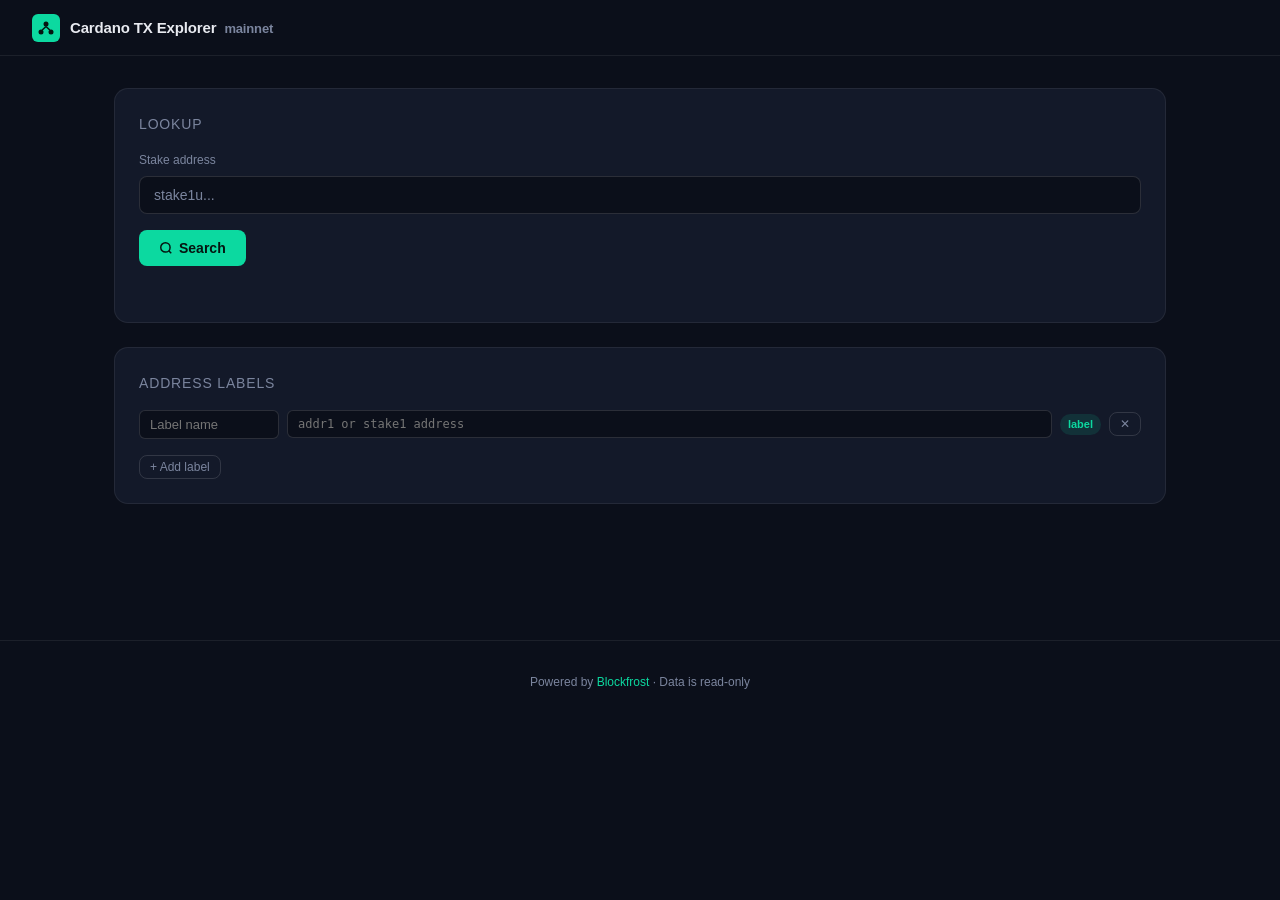
==== index (1).html @ 059944ad "Add files via upload" ====
<!DOCTYPE html>
<html lang="en">
<head>
  <meta charset="UTF-8" />
  <meta name="viewport" content="width=device-width, initial-scale=1.0"/>
  <title>Cardano TX Explorer</title>
  <style>
    *, *::before, *::after { box-sizing: border-box; margin: 0; padding: 0; }

    :root {
      --bg: #0b0f1a;
      --surface: #131929;
      --surface2: #1a2236;
      --border: rgba(255,255,255,0.07);
      --border2: rgba(255,255,255,0.13);
      --text: #e8eaf0;
      --muted: #7b859e;
      --accent: #0cd9a0;
      --accent-dim: rgba(12,217,160,0.12);
      --red: #f87171;
      --red-dim: rgba(248,113,113,0.12);
      --amber: #fbbf24;
      --amber-dim: rgba(251,191,36,0.12);
      --blue: #60a5fa;
      --mono: 'JetBrains Mono', 'Fira Mono', monospace;
    }

    body {
      background: var(--bg);
      color: var(--text);
      font-family: -apple-system, BlinkMacSystemFont, 'Segoe UI', sans-serif;
      font-size: 15px;
      line-height: 1.6;
      min-height: 100vh;
    }

    header {
      border-bottom: 1px solid var(--border);
      padding: 0 2rem;
      height: 56px;
      display: flex;
      align-items: center;
      gap: 10px;
    }
    header .logo {
      width: 28px; height: 28px;
      background: var(--accent);
      border-radius: 6px;
      display: flex; align-items: center; justify-content: center;
    }
    header .logo svg { width: 16px; height: 16px; }
    header h1 { font-size: 15px; font-weight: 600; letter-spacing: -0.01em; }
    header span { font-size: 13px; color: var(--muted); margin-left: 4px; }

    main { max-width: 1100px; margin: 0 auto; padding: 2rem 1.5rem 4rem; }

    .search-card {
      background: var(--surface);
      border: 1px solid var(--border);
      border-radius: 14px;
      padding: 1.5rem;
      margin-bottom: 1.5rem;
    }
    .search-card h2 {
      font-size: 14px; font-weight: 500; color: var(--muted);
      text-transform: uppercase; letter-spacing: 0.06em; margin-bottom: 1rem;
    }
    .field { margin-bottom: 0.75rem; }
    .field label { display: block; font-size: 12px; color: var(--muted); margin-bottom: 5px; }
    .field input {
      width: 100%; background: var(--bg); border: 1px solid var(--border2);
      border-radius: 8px; color: var(--text); font-size: 14px; font-family: inherit;
      padding: 10px 14px; outline: none; transition: border-color 0.15s;
    }
    .field input:focus { border-color: var(--accent); }
    .field input::placeholder { color: var(--muted); }
    .search-row { display: flex; gap: 10px; margin-top: 1rem; }

    .btn {
      display: inline-flex; align-items: center; gap: 6px;
      background: var(--accent); color: #051510;
      font-size: 14px; font-weight: 600; border: none;
      border-radius: 8px; padding: 10px 20px;
      cursor: pointer; transition: opacity 0.15s; flex-shrink: 0;
    }
    .btn:hover { opacity: 0.85; }
    .btn:disabled { opacity: 0.4; cursor: not-allowed; }
    .btn-ghost {
      background: transparent; color: var(--muted);
      border: 1px solid var(--border2); font-weight: 500;
    }
    .btn-ghost:hover { color: var(--text); opacity: 1; background: var(--surface2); }
    .btn-sm { padding: 4px 10px; font-size: 12px; }

    #status { font-size: 13px; color: var(--muted); margin-top: 0.75rem; min-height: 20px; }
    #status.error { color: var(--red); }

    /* Labels panel */
    .labels-card {
      background: var(--surface);
      border: 1px solid var(--border);
      border-radius: 14px;
      padding: 1.5rem;
      margin-bottom: 1.5rem;
    }
    .labels-card h2 {
      font-size: 14px; font-weight: 500; color: var(--muted);
      text-transform: uppercase; letter-spacing: 0.06em; margin-bottom: 1rem;
    }
    .label-row {
      display: flex; gap: 8px; align-items: center; margin-bottom: 8px;
    }
    .label-row input.lbl-name {
      width: 140px; flex-shrink: 0;
      background: var(--bg); border: 1px solid var(--border2);
      border-radius: 6px; color: var(--text); font-size: 13px;
      padding: 6px 10px; outline: none;
    }
    .label-row input.lbl-name:focus { border-color: var(--accent); }
    .label-row input.lbl-addr {
      flex: 1;
      background: var(--bg); border: 1px solid var(--border2);
      border-radius: 6px; color: var(--text); font-size: 12px;
      font-family: var(--mono); padding: 6px 10px; outline: none;
    }
    .label-row input.lbl-addr:focus { border-color: var(--accent); }
    .label-chip {
      display: inline-flex; align-items: center; gap: 4px;
      background: var(--accent-dim); color: var(--accent);
      font-size: 11px; font-weight: 600; padding: 2px 8px;
      border-radius: 99px; white-space: nowrap; cursor: default;
    }
    .label-chip.yellow { background: var(--amber-dim); color: var(--amber); }
    .label-chip.blue   { background: rgba(96,165,250,0.12); color: var(--blue); }
    .label-chip.red    { background: var(--red-dim); color: var(--red); }

    /* Meta */
    .meta-grid {
      display: grid;
      grid-template-columns: repeat(auto-fit, minmax(150px, 1fr));
      gap: 10px; margin-bottom: 1.5rem;
    }
    .metric {
      background: var(--surface); border: 1px solid var(--border);
      border-radius: 10px; padding: 14px 16px;
    }
    .metric-label { font-size: 11px; color: var(--muted); text-transform: uppercase; letter-spacing: 0.05em; margin-bottom: 6px; }
    .metric-value { font-size: 20px; font-weight: 600; letter-spacing: -0.02em; }
    .metric-value.ada::after { content: ' ₳'; font-size: 14px; font-weight: 400; color: var(--muted); }

    .section-header { display: flex; align-items: center; justify-content: space-between; margin-bottom: 0.75rem; }
    .section-header h3 { font-size: 14px; font-weight: 500; color: var(--muted); }

    .table-wrap {
      background: var(--surface); border: 1px solid var(--border);
      border-radius: 12px; overflow: hidden;
    }
    table { width: 100%; border-collapse: collapse; font-size: 13px; table-layout: fixed; }
    thead { background: var(--surface2); }
    th {
      padding: 10px 14px; text-align: left; font-size: 11px; font-weight: 500;
      color: var(--muted); text-transform: uppercase; letter-spacing: 0.05em;
      border-bottom: 1px solid var(--border);
    }
    td { padding: 11px 14px; border-bottom: 1px solid var(--border); vertical-align: top; }
    tr:last-child td { border-bottom: none; }
    tr:hover td { background: rgba(255,255,255,0.02); }

    .col-hash    { width: 16%; }
    .col-inputs  { width: 42%; }
    .col-outputs { width: 42%; }

    .utxo-col-label { font-size: 10px; font-weight: 600; text-transform: uppercase; letter-spacing: 0.05em; color: var(--muted); margin-bottom: 6px; }
    .utxo-list { display: flex; flex-direction: column; gap: 6px; }
    .utxo-entry { display: flex; flex-direction: column; gap: 2px; }
    .utxo-top { display: flex; align-items: center; gap: 6px; flex-wrap: wrap; }
    .utxo-addr {
      font-family: var(--mono); font-size: 11px; color: var(--muted);
      word-break: break-all;
    }
    .utxo-ada { font-family: var(--mono); font-size: 12px; color: var(--text); white-space: nowrap; flex-shrink: 0; }

    .hash-cell { font-family: var(--mono); font-size: 11px; }
    .hash-cell a { color: var(--blue); text-decoration: none; }
    .hash-cell a:hover { text-decoration: underline; }

    .pagination { display: flex; align-items: center; gap: 10px; margin-top: 1rem; justify-content: center; }
    .pagination span { font-size: 13px; color: var(--muted); }

    .spinner {
      display: inline-block; width: 14px; height: 14px;
      border: 2px solid var(--border2); border-top-color: var(--accent);
      border-radius: 50%; animation: spin 0.7s linear infinite; vertical-align: -2px;
    }
    @keyframes spin { to { transform: rotate(360deg); } }

    #results { display: none; }

    footer {
      text-align: center; padding: 2rem; font-size: 12px;
      color: var(--muted); border-top: 1px solid var(--border); margin-top: 3rem;
    }

    @media (max-width: 700px) {
      .col-outputs { display: none; }
      .col-hash { width: 28%; } .col-inputs { width: 72%; }
      main { padding: 1rem 1rem 3rem; }
    }
  </style>
</head>
<body>

<header>
  <div class="logo">
    <svg viewBox="0 0 16 16" fill="#051510" xmlns="http://www.w3.org/2000/svg">
      <circle cx="8" cy="4" r="2.5"/>
      <circle cx="3" cy="12" r="2.5"/>
      <circle cx="13" cy="12" r="2.5"/>
      <line x1="8" y1="6.5" x2="4.2" y2="10" stroke="#051510" stroke-width="1.5"/>
      <line x1="8" y1="6.5" x2="11.8" y2="10" stroke="#051510" stroke-width="1.5"/>
    </svg>
  </div>
  <h1>Cardano TX Explorer <span>mainnet</span></h1>
</header>

<main>
  <!-- Search -->
  <div class="search-card">
    <h2>Lookup</h2>
    <div class="field">
      <label>Stake address</label>
      <input id="stake" type="text" placeholder="stake1u..." />
    </div>
    <div class="search-row">
      <button class="btn" id="search-btn" onclick="fetchAccount()">
        <svg width="14" height="14" viewBox="0 0 24 24" fill="none" stroke="currentColor" stroke-width="2.5"><circle cx="11" cy="11" r="8"/><path d="m21 21-4.35-4.35"/></svg>
        Search
      </button>
    </div>
    <div id="status"></div>
  </div>

  <!-- Address Labels -->
  <div class="labels-card">
    <h2>Address Labels</h2>
    <div id="label-rows"></div>
    <button class="btn btn-ghost btn-sm" onclick="addLabelRow()" style="margin-top:8px">+ Add label</button>
  </div>

  <!-- Results -->
  <div id="results">
    <div class="meta-grid" id="meta-grid"></div>
    <div class="section-header">
      <h3 id="tx-count-label">Transactions</h3>
      <button class="btn btn-ghost" onclick="exportCSV()">
        <svg width="13" height="13" viewBox="0 0 24 24" fill="none" stroke="currentColor" stroke-width="2"><path d="M21 15v4a2 2 0 0 1-2 2H5a2 2 0 0 1-2-2v-4"/><polyline points="7 10 12 15 17 10"/><line x1="12" y1="15" x2="12" y2="3"/></svg>
        Export CSV
      </button>
    </div>
    <div class="table-wrap">
      <table>
        <thead>
          <tr>
            <th class="col-hash">TX Hash</th>
            <th class="col-inputs">Inputs</th>
            <th class="col-outputs">Outputs</th>
          </tr>
        </thead>
        <tbody id="tx-body"></tbody>
      </table>
    </div>
    <div class="pagination" id="pagination"></div>
  </div>
</main>

<footer>
  Powered by <a href="https://blockfrost.io" style="color:var(--accent);text-decoration:none">Blockfrost</a> · Data is read-only
</footer>

<script>
const BASE    = 'https://cardano-mainnet.blockfrost.io/api/v0';
const API_KEY = 'mainnettuskMeFpliyx52DukVDywVSJ9e5kUCqb';

let allTxs      = [];
let currentPage = 1;
const PAGE_SIZE = 25;

// ── Label colours cycling ──────────────────────────────────────────
const CHIP_CLASSES = ['', 'yellow', 'blue', 'red'];
let labelColorIdx  = 0;

// labels: [ { name, address, color } ]
let labels = [];

function addLabelRow(name = '', address = '', color = null) {
  const c = color ?? CHIP_CLASSES[labelColorIdx % CHIP_CLASSES.length];
  labelColorIdx++;
  const idx = labels.length;
  labels.push({ name, address, color: c });

  const container = document.getElementById('label-rows');
  const row = document.createElement('div');
  row.className = 'label-row';
  row.dataset.idx = idx;
  row.innerHTML = `
    <input class="lbl-name" placeholder="Label name" value="${escHtml(name)}"
      oninput="updateLabel(${idx},'name',this.value)" />
    <input class="lbl-addr" placeholder="addr1 or stake1 address" value="${escHtml(address)}"
      oninput="updateLabel(${idx},'address',this.value)" />
    <span class="label-chip ${c}" id="chip-${idx}">${escHtml(name) || 'label'}</span>
    <button class="btn btn-ghost btn-sm" onclick="removeLabelRow(this,${idx})">✕</button>
  `;
  container.appendChild(row);
  renderTable();
}

function updateLabel(idx, field, val) {
  labels[idx][field] = val;
  if (field === 'name') {
    const chip = document.getElementById(`chip-${idx}`);
    if (chip) chip.textContent = val || 'label';
  }
  renderTable();
}

function removeLabelRow(btn, idx) {
  labels[idx] = null;
  btn.closest('.label-row').remove();
  renderTable();
}

function getLabel(addr) {
  for (const l of labels) {
    if (l && l.address && l.address.trim() === addr) return l;
  }
  return null;
}

// ── Utilities ──────────────────────────────────────────────────────
function escHtml(s) {
  return String(s).replace(/&/g,'&amp;').replace(/</g,'&lt;').replace(/>/g,'&gt;').replace(/"/g,'&quot;');
}
function lovelace(l) { return parseInt(l || 0) / 1_000_000; }
function fmt(n, dec = 2) {
  return n.toLocaleString('en-US', { minimumFractionDigits: dec, maximumFractionDigits: dec });
}
function setStatus(msg, isErr) {
  const el = document.getElementById('status');
  el.innerHTML = msg;
  el.className = isErr ? 'error' : '';
}

// ── Blockfrost ─────────────────────────────────────────────────────
async function bf(path) {
  const r = await fetch(BASE + path, { headers: { project_id: API_KEY } });
  if (!r.ok) {
    const j = await r.json().catch(() => ({}));
    throw new Error(j.message || `HTTP ${r.status}`);
  }
  return r.json();
}

async function fetchAllTxs(stake) {
  let page = 1, results = [];
  while (true) {
    const batch = await bf(`/accounts/${stake}/transactions?count=100&page=${page}&order=desc`);
    results = results.concat(batch);
    if (batch.length < 100) break;
    page++;
    setStatus(`<span class="spinner"></span> Loading transactions… ${results.length} so far`);
  }
  return results;
}

async function fetchAccount() {
  const stake = document.getElementById('stake').value.trim();
  if (!stake) return setStatus('Enter a stake address.', true);

  document.getElementById('results').style.display = 'none';
  document.getElementById('search-btn').disabled = true;
  setStatus('<span class="spinner"></span> Fetching account…');

  try {
    const [acct, txList] = await Promise.all([
      bf(`/accounts/${stake}`),
      fetchAllTxs(stake)
    ]);

    setStatus(`<span class="spinner"></span> Fetching UTxOs for ${txList.length} transactions…`);

    const chunks = [];
    for (let i = 0; i < txList.length; i += 10) chunks.push(txList.slice(i, i + 10));

    const details = [];
    for (const chunk of chunks) {
      const res = await Promise.all(chunk.map(t => bf(`/txs/${t.tx_hash}`).catch(() => null)));
      details.push(...res);
    }

    const utxos = [];
    for (const chunk of chunks) {
      const res = await Promise.all(chunk.map(t => bf(`/txs/${t.tx_hash}/utxos`).catch(() => null)));
      utxos.push(...res);
    }

    allTxs = txList.map((t, i) => {
      const d = details[i];
      const u = utxos[i];
      return {
        hash:    t.tx_hash,
        time:    t.block_time,
        block:   t.block_height,
        fees:    d?.fees || 0,
        inputs:  u ? u.inputs  : [],
        outputs: u ? u.outputs : []
      };
    });

    renderMeta(acct, txList.length);
    currentPage = 1;
    renderTable();
    setStatus('');
    document.getElementById('results').style.display = 'block';

  } catch (e) {
    setStatus('Error: ' + e.message, true);
  } finally {
    document.getElementById('search-btn').disabled = false;
  }
}

// ── Render ─────────────────────────────────────────────────────────
function renderMeta(acct, count) {
  const pool = acct.pool_id ? acct.pool_id.slice(0, 12) + '…' : 'Not delegating';
  const cards = [
    { label: 'Controlled ADA',      value: fmt(lovelace(acct.controlled_amount)),   ada: true  },
    { label: 'Rewards available',   value: fmt(lovelace(acct.withdrawable_amount)), ada: true  },
    { label: 'Total rewards earned',value: fmt(lovelace(acct.rewards_sum)),         ada: true  },
    { label: 'Total deposits',      value: fmt(lovelace(acct.deposits_sum)),        ada: true  },
    { label: 'Transactions',        value: count.toLocaleString(),                  ada: false },
    { label: 'Stake pool',          value: pool,                                    ada: false },
  ];
  document.getElementById('meta-grid').innerHTML = cards.map(c =>
    `<div class="metric">
      <div class="metric-label">${c.label}</div>
      <div class="metric-value${c.ada ? ' ada' : ''}">${c.value}</div>
    </div>`
  ).join('');
  document.getElementById('tx-count-label').textContent = `${count.toLocaleString()} transactions`;
}

function utxoRows(list) {
  if (!list || list.length === 0) return '<span style="color:var(--muted);font-size:12px">—</span>';
  return `<div class="utxo-list">${list.map(u => {
    const addr   = u.address || '';
    const ada    = u.amount?.find(a => a.unit === 'lovelace');
    const adaVal = ada ? fmt(parseInt(ada.quantity) / 1_000_000) + ' ₳' : '—';
    const lbl    = getLabel(addr);
    const chipHtml = lbl
      ? `<span class="label-chip ${lbl.color}">${escHtml(lbl.name || 'label')}</span>`
      : '';
    return `<div class="utxo-entry">
      <div class="utxo-top">
        ${chipHtml}
        <span class="utxo-ada">${adaVal}</span>
      </div>
      <div class="utxo-addr">${escHtml(addr)}</div>
    </div>`;
  }).join('')}</div>`;
}

function renderTable() {
  if (!allTxs.length) return;
  const start = (currentPage - 1) * PAGE_SIZE;
  const page  = allTxs.slice(start, start + PAGE_SIZE);
  document.getElementById('tx-body').innerHTML = page.map(tx => `
    <tr>
      <td class="hash-cell col-hash">
        <a href="https://cardanoscan.io/transaction/${tx.hash}" target="_blank" rel="noopener">
          ${tx.hash.slice(0, 8)}…${tx.hash.slice(-6)}
        </a>
      </td>
      <td class="col-inputs">
        <div class="utxo-col-label">Inputs</div>
        ${utxoRows(tx.inputs)}
      </td>
      <td class="col-outputs">
        <div class="utxo-col-label">Outputs</div>
        ${utxoRows(tx.outputs)}
      </td>
    </tr>`).join('');
  renderPagination();
}

function renderPagination() {
  const total = Math.ceil(allTxs.length / PAGE_SIZE);
  const pg = document.getElementById('pagination');
  if (total <= 1) { pg.innerHTML = ''; return; }
  pg.innerHTML = `
    <button class="btn btn-ghost" onclick="goPage(${currentPage - 1})" ${currentPage === 1 ? 'disabled' : ''}>← Prev</button>
    <span>Page ${currentPage} of ${total}</span>
    <button class="btn btn-ghost" onclick="goPage(${currentPage + 1})" ${currentPage === total ? 'disabled' : ''}>Next →</button>
  `;
}

function goPage(p) { currentPage = p; renderTable(); window.scrollTo({ top: 0 }); }

function exportCSV() {
  const rows = [['TX Hash', 'Block', 'Input Address', 'Input ADA', 'Output Address', 'Output ADA']];
  allTxs.forEach(tx => {
    const maxLen = Math.max(tx.inputs.length, tx.outputs.length, 1);
    for (let i = 0; i < maxLen; i++) {
      const inp = tx.inputs[i];
      const out = tx.outputs[i];
      const inAda  = inp ? fmt(lovelace(inp.amount?.find(a=>a.unit==='lovelace')?.quantity || 0), 6) : '';
      const outAda = out ? fmt(lovelace(out.amount?.find(a=>a.unit==='lovelace')?.quantity || 0), 6) : '';
      const inLbl  = inp ? (getLabel(inp.address)?.name || '') : '';
      const outLbl = out ? (getLabel(out.address)?.name || '') : '';
      rows.push([
        i === 0 ? tx.hash : '',
        i === 0 ? tx.block : '',
        inp ? `${inLbl ? '['+inLbl+'] ' : ''}${inp.address}` : '',
        inAda,
        out ? `${outLbl ? '['+outLbl+'] ' : ''}${out.address}` : '',
        outAda
      ]);
    }
  });
  const csv = rows.map(r => r.map(v => `"${String(v).replace(/"/g,'""')}"`).join(',')).join('\n');
  const a = document.createElement('a');
  a.href = URL.createObjectURL(new Blob([csv], { type: 'text/csv' }));
  a.download = 'cardano-transactions.csv';
  a.click();
}

document.getElementById('stake').addEventListener('keydown', e => {
  if (e.key === 'Enter') fetchAccount();
});

// Start with one empty label row
addLabelRow();
</script>
</body>
</html>
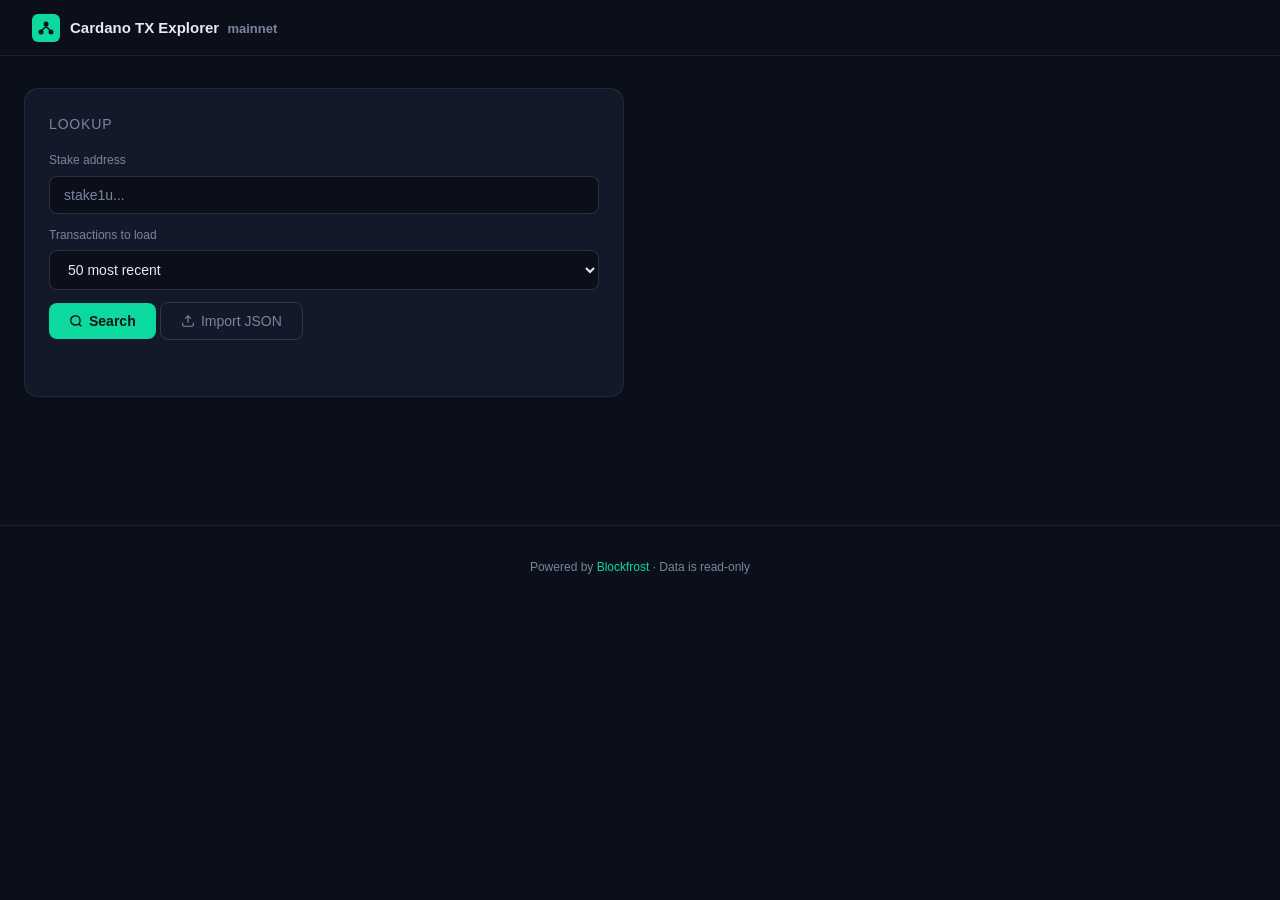
==== commit 6564d254: "Update index (1).html" ====
--- a/index (1).html
+++ b/index (1).html
@@ -1,221 +1,169 @@
+<!-- v8.5 -->
 <!DOCTYPE html>
 <html lang="en">
 <head>
-  <meta charset="UTF-8" />
+  <meta charset="UTF-8"/>
   <meta name="viewport" content="width=device-width, initial-scale=1.0"/>
   <title>Cardano TX Explorer</title>
   <style>
-    *, *::before, *::after { box-sizing: border-box; margin: 0; padding: 0; }
-
+    *, *::before, *::after { box-sizing:border-box; margin:0; padding:0; }
     :root {
-      --bg: #0b0f1a;
-      --surface: #131929;
-      --surface2: #1a2236;
-      --border: rgba(255,255,255,0.07);
-      --border2: rgba(255,255,255,0.13);
-      --text: #e8eaf0;
-      --muted: #7b859e;
-      --accent: #0cd9a0;
-      --accent-dim: rgba(12,217,160,0.12);
-      --red: #f87171;
-      --red-dim: rgba(248,113,113,0.12);
-      --amber: #fbbf24;
-      --amber-dim: rgba(251,191,36,0.12);
-      --blue: #60a5fa;
-      --mono: 'JetBrains Mono', 'Fira Mono', monospace;
+      --bg:#0b0f1a; --surface:#131929; --surface2:#1a2236;
+      --border:rgba(255,255,255,0.07); --border2:rgba(255,255,255,0.13);
+      --text:#e8eaf0; --muted:#7b859e;
+      --accent:#0cd9a0; --accent-dim:rgba(12,217,160,0.12);
+      --red:#f87171; --red-dim:rgba(248,113,113,0.12);
+      --amber:#fbbf24; --amber-dim:rgba(251,191,36,0.12);
+      --blue:#60a5fa; --mono:'JetBrains Mono','Fira Mono',monospace;
     }
-
-    body {
-      background: var(--bg);
-      color: var(--text);
-      font-family: -apple-system, BlinkMacSystemFont, 'Segoe UI', sans-serif;
-      font-size: 15px;
-      line-height: 1.6;
-      min-height: 100vh;
+    body { background:var(--bg); color:var(--text); font-family:-apple-system,BlinkMacSystemFont,'Segoe UI',sans-serif; font-size:15px; line-height:1.6; min-height:100vh; }
+    header { border-bottom:1px solid var(--border); padding:0 2rem; height:56px; display:flex; align-items:center; gap:10px; }
+    header .logo { width:28px; height:28px; background:var(--accent); border-radius:6px; display:flex; align-items:center; justify-content:center; }
+    header .logo svg { width:16px; height:16px; }
+    header h1 { font-size:15px; font-weight:600; }
+    header span { font-size:13px; color:var(--muted); margin-left:4px; }
+    /* Use nearly the full viewport width instead of a narrow centered column */
+    main { max-width:1800px; margin:0 auto; padding:2rem 1.5rem 4rem; }
+
+    /* Buttons */
+    .btn { display:inline-flex; align-items:center; gap:6px; background:var(--accent); color:#051510; font-size:14px; font-weight:600; border:none; border-radius:8px; padding:10px 20px; cursor:pointer; transition:opacity 0.15s; flex-shrink:0; }
+    .btn:hover { opacity:0.85; } .btn:disabled { opacity:0.4; cursor:not-allowed; }
+    .btn-ghost { background:transparent; color:var(--muted); border:1px solid var(--border2); font-weight:500; }
+    .btn-ghost:hover { color:var(--text); opacity:1; background:var(--surface2); }
+    .btn-sm { padding:5px 12px; font-size:12px; }
+
+    /* Search */
+    .search-card { background:var(--surface); border:1px solid var(--border); border-radius:14px; padding:1.5rem; margin-bottom:1rem; max-width:600px; }
+    .search-card h2 { font-size:14px; font-weight:500; color:var(--muted); text-transform:uppercase; letter-spacing:0.06em; margin-bottom:1rem; }
+    .field { margin-bottom:0.75rem; }
+    .field label { display:block; font-size:12px; color:var(--muted); margin-bottom:5px; }
+    .field input, .field select { width:100%; background:var(--bg); border:1px solid var(--border2); border-radius:8px; color:var(--text); font-size:14px; font-family:inherit; padding:10px 14px; outline:none; transition:border-color 0.15s; cursor:pointer; }
+    .field input:focus { border-color:var(--accent); }
+    .field input::placeholder { color:var(--muted); }
+    #status { font-size:13px; color:var(--muted); margin-top:0.75rem; min-height:20px; }
+    #status.error { color:var(--red); }
+    #results { display:none; }
+
+    /* Meta grid */
+    .meta-grid { display:grid; grid-template-columns:repeat(auto-fit,minmax(150px,1fr)); gap:10px; margin-bottom:1.5rem; }
+    .metric { background:var(--surface); border:1px solid var(--border); border-radius:10px; padding:14px 16px; }
+    .metric-label { font-size:11px; color:var(--muted); text-transform:uppercase; letter-spacing:0.05em; margin-bottom:6px; }
+    .metric-value { font-size:20px; font-weight:600; letter-spacing:-0.02em; }
+    .metric-value.ada::after { content:' ₳'; font-size:14px; font-weight:400; color:var(--muted); }
+
+    /* Panels */
+    .panel { background:var(--surface); border:1px solid var(--border); border-radius:12px; margin-bottom:1rem; overflow:hidden; }
+    .panel-accent { border-left:3px solid var(--accent); }
+    .panel-amber  { border-left:3px solid var(--amber); }
+    .panel-blue   { border-left:3px solid var(--blue); }
+    .panel-header { display:flex; align-items:center; justify-content:space-between; padding:0.75rem 1rem; cursor:pointer; user-select:none; background:var(--surface); position:sticky; top:0; z-index:10; border-bottom:1px solid var(--border); }
+    .panel-header:hover { background:var(--surface2); }
+    .panel-header-left { display:flex; align-items:center; gap:8px; }
+    .panel-header-title { font-size:12px; font-weight:600; text-transform:uppercase; letter-spacing:0.05em; color:var(--muted); }
+    .panel-chevron { font-size:11px; color:var(--muted); transition:transform 0.2s; display:inline-block; }
+    .panel-chevron.open { transform:rotate(90deg); }
+    .panel-body { padding:1rem; display:none; }
+    .panel-body.open { display:block; }
+
+    /* Skeleton */
+    .skeleton-row td { padding:12px 14px; }
+    .skeleton-bar { height:12px; border-radius:4px; background:linear-gradient(90deg,var(--surface2) 25%,var(--surface) 50%,var(--surface2) 75%); background-size:200% 100%; animation:shimmer 1.2s infinite; }
+    @keyframes shimmer { 0%{background-position:200% 0} 100%{background-position:-200% 0} }
+
+    /* Two-column layout: Token P&L (left) and Transaction Log (right).
+       Each column scrolls independently — sticky to the viewport with
+       its own overflow, so scrolling one doesn't move the other. */
+    .split-row { display:flex; gap:1rem; align-items:flex-start; width:100%; }
+    .split-col-pnl { flex:0 0 38%; min-width:340px; max-width:560px; position:sticky; top:1rem; max-height:calc(100vh - 2rem); overflow-y:auto; }
+    .split-col-log { flex:1 1 auto; min-width:0; }
+
+    /* Table */
+    .table-wrap { background:var(--surface); border:1px solid var(--border); border-radius:12px; overflow:hidden; }
+    table { width:100%; border-collapse:collapse; font-size:13px; table-layout:fixed; }
+    thead { background:var(--surface2); }
+    th { padding:10px 14px; text-align:left; font-size:11px; font-weight:500; color:var(--muted); text-transform:uppercase; letter-spacing:0.05em; border-bottom:1px solid var(--border); }
+    td { padding:11px 14px; border-bottom:1px solid var(--border); vertical-align:top; }
+    tr:last-child td { border-bottom:none; }
+    tr:hover td { background:rgba(255,255,255,0.02); }
+    .col-hash { width:22%; } .col-date { width:13%; } .col-summary { width:65%; }
+    .hash-cell { font-family:var(--mono); font-size:11px; }
+    .hash-cell a { color:var(--blue); text-decoration:none; }
+    .hash-cell a:hover { text-decoration:underline; }
+
+    /* UTxO */
+    .utxo-list { display:flex; flex-direction:column; gap:6px; }
+    .utxo-entry { display:flex; flex-direction:column; gap:2px; }
+    .utxo-entry.hidden { display:none; }
+    .utxo-ada { font-family:var(--mono); font-size:12px; color:var(--text); white-space:nowrap; }
+    .utxo-expand-btn { margin-top:4px; background:none; border:none; padding:0; font-size:11px; color:var(--accent); cursor:pointer; }
+    .utxo-expand-btn:hover { text-decoration:underline; }
+
+    /* P&L detail */
+    .pnl-token-row { margin-bottom:0.5rem; border:1px solid var(--border); border-radius:8px; overflow:hidden; }
+    .pnl-token-header { display:flex; align-items:center; gap:8px; padding:8px 12px; background:var(--surface2); cursor:pointer; user-select:none; flex-wrap:wrap; }
+    .pnl-token-header:hover { background:rgba(255,255,255,0.04); }
+    .pnl-token-header.filtering { background:var(--amber-dim); }
+    .pnl-token-header.targeting { background:var(--accent-dim); border-left:3px solid var(--accent); }
+    .pnl-token-name { font-size:12px; font-weight:600; color:var(--amber); flex:1; min-width:80px; }
+    .pnl-stat { font-size:11px; font-family:var(--mono); }
+    .pnl-token-body { display:none; padding:8px 12px; }
+    .pnl-token-body.open { display:block; }
+    .pnl-tx-row { display:grid; grid-template-columns:1fr 80px 95px 95px 22px; gap:10px; align-items:center; padding:8px 0; border-bottom:1px solid var(--border); font-size:11px; }
+    .pnl-tx-row span:nth-child(2) { text-align:right; }
+    .pnl-tx-row span:nth-child(3) { text-align:right; }
+    .pnl-tx-row span:nth-child(4) { text-align:right; }
+    .pnl-tx-row:last-child { border-bottom:none; }
+    .pnl-tx-link { font-family:var(--mono); color:var(--blue); text-decoration:underline; font-size:10.5px; cursor:pointer; }
+    .pnl-remove-btn { background:none;border:none;color:var(--muted);cursor:pointer;font-size:13px;padding:0;justify-self:end; }
+    .pnl-remove-btn:hover { color:var(--red); }
+    .pnl-summary-box { margin-top:8px; padding:8px 10px; background:var(--surface2); border-radius:8px; }
+
+    /* Summary table */
+    .summary-table { width:100%; border-collapse:collapse; font-size:12px; }
+    .summary-table th { text-align:left; padding:6px 10px; border-bottom:1px solid var(--border); font-size:10px; color:var(--muted); text-transform:uppercase; letter-spacing:0.05em; font-weight:500; }
+    .summary-table td { padding:8px 10px; border-bottom:1px solid var(--border); font-family:var(--mono); }
+    .summary-table tr:last-child td { border-bottom:none; }
+    .summary-table tr:hover td { background:rgba(255,255,255,0.02); }
+
+    /* Swap badge */
+    .swap-badge { font-size:9px; font-weight:700; padding:1px 5px; border-radius:3px; background:var(--accent-dim); color:var(--accent); text-transform:uppercase; letter-spacing:0.05em; flex-shrink:0; }
+    /* Token-filtered view: anchor rows get a subtle left border */
+    .tx-row-anchor { box-shadow: inset 3px 0 0 var(--amber); }
+    /* Address labels */
+    .label-chip { display:inline-flex;align-items:center;gap:4px;font-size:9.5px;font-weight:600;padding:1px 6px;border-radius:99px;white-space:nowrap; }
+    .label-chip.accent { background:var(--accent-dim); color:var(--accent); }
+    .label-chip.amber  { background:var(--amber-dim);  color:var(--amber); }
+    .label-chip.blue   { background:rgba(96,165,250,0.12); color:var(--blue); }
+    .label-chip.red    { background:var(--red-dim); color:var(--red); }
+    .label-star-btn { background:none;border:none;color:var(--muted);cursor:pointer;font-size:11px;padding:0 2px;flex-shrink:0; }
+    .label-star-btn:hover { color:var(--amber); }
+
+    /* + button on tx rows — adds to the actively-filtered token's P&L */
+    .pnl-add-btn { display:inline-flex;align-items:center;justify-content:center;width:18px;height:18px;margin-left:6px;background:var(--surface2);border:1px solid var(--border2);border-radius:4px;color:var(--muted);font-size:13px;cursor:pointer;vertical-align:middle;transition:all 0.15s;flex-shrink:0; }
+    .pnl-add-btn:hover:not(:disabled) { border-color:var(--accent);color:var(--accent); }
+    .pnl-add-btn.active { background:var(--accent-dim);border-color:var(--accent);color:var(--accent); }
+    .pnl-add-btn:disabled { opacity:0.3; cursor:not-allowed; }
+
+    /* Misc */
+    .pagination { display:flex; align-items:center; gap:6px; margin-top:1rem; justify-content:center; flex-wrap:wrap; position:sticky; bottom:0; background:var(--bg); padding:0.75rem 0; border-top:1px solid var(--border); z-index:20; }
+    .pagination span { font-size:13px; color:var(--muted); }
+    .spinner { display:inline-block; width:14px; height:14px; border:2px solid var(--border2); border-top-color:var(--accent); border-radius:50%; animation:spin 0.7s linear infinite; vertical-align:-2px; }
+    @keyframes spin { to { transform:rotate(360deg); } }
+    #date-range { font-size:11px; color:var(--muted); margin-left:8px; }
+    footer { text-align:center; padding:2rem; font-size:12px; color:var(--muted); border-top:1px solid var(--border); margin-top:3rem; }
+    @media (max-width:900px) {
+      .split-row { flex-direction:column; }
+      .split-col-pnl, .split-col-log { flex:1 1 auto; max-width:none; min-width:0; width:100%; }
+      .split-col-pnl { position:static; max-height:none; overflow-y:visible; }
     }
-
-    header {
-      border-bottom: 1px solid var(--border);
-      padding: 0 2rem;
-      height: 56px;
-      display: flex;
-      align-items: center;
-      gap: 10px;
-    }
-    header .logo {
-      width: 28px; height: 28px;
-      background: var(--accent);
-      border-radius: 6px;
-      display: flex; align-items: center; justify-content: center;
-    }
-    header .logo svg { width: 16px; height: 16px; }
-    header h1 { font-size: 15px; font-weight: 600; letter-spacing: -0.01em; }
-    header span { font-size: 13px; color: var(--muted); margin-left: 4px; }
-
-    main { max-width: 1100px; margin: 0 auto; padding: 2rem 1.5rem 4rem; }
-
-    .search-card {
-      background: var(--surface);
-      border: 1px solid var(--border);
-      border-radius: 14px;
-      padding: 1.5rem;
-      margin-bottom: 1.5rem;
-    }
-    .search-card h2 {
-      font-size: 14px; font-weight: 500; color: var(--muted);
-      text-transform: uppercase; letter-spacing: 0.06em; margin-bottom: 1rem;
-    }
-    .field { margin-bottom: 0.75rem; }
-    .field label { display: block; font-size: 12px; color: var(--muted); margin-bottom: 5px; }
-    .field input {
-      width: 100%; background: var(--bg); border: 1px solid var(--border2);
-      border-radius: 8px; color: var(--text); font-size: 14px; font-family: inherit;
-      padding: 10px 14px; outline: none; transition: border-color 0.15s;
-    }
-    .field input:focus { border-color: var(--accent); }
-    .field input::placeholder { color: var(--muted); }
-    .search-row { display: flex; gap: 10px; margin-top: 1rem; }
-
-    .btn {
-      display: inline-flex; align-items: center; gap: 6px;
-      background: var(--accent); color: #051510;
-      font-size: 14px; font-weight: 600; border: none;
-      border-radius: 8px; padding: 10px 20px;
-      cursor: pointer; transition: opacity 0.15s; flex-shrink: 0;
-    }
-    .btn:hover { opacity: 0.85; }
-    .btn:disabled { opacity: 0.4; cursor: not-allowed; }
-    .btn-ghost {
-      background: transparent; color: var(--muted);
-      border: 1px solid var(--border2); font-weight: 500;
-    }
-    .btn-ghost:hover { color: var(--text); opacity: 1; background: var(--surface2); }
-    .btn-sm { padding: 4px 10px; font-size: 12px; }
-
-    #status { font-size: 13px; color: var(--muted); margin-top: 0.75rem; min-height: 20px; }
-    #status.error { color: var(--red); }
-
-    /* Labels panel */
-    .labels-card {
-      background: var(--surface);
-      border: 1px solid var(--border);
-      border-radius: 14px;
-      padding: 1.5rem;
-      margin-bottom: 1.5rem;
-    }
-    .labels-card h2 {
-      font-size: 14px; font-weight: 500; color: var(--muted);
-      text-transform: uppercase; letter-spacing: 0.06em; margin-bottom: 1rem;
-    }
-    .label-row {
-      display: flex; gap: 8px; align-items: center; margin-bottom: 8px;
-    }
-    .label-row input.lbl-name {
-      width: 140px; flex-shrink: 0;
-      background: var(--bg); border: 1px solid var(--border2);
-      border-radius: 6px; color: var(--text); font-size: 13px;
-      padding: 6px 10px; outline: none;
-    }
-    .label-row input.lbl-name:focus { border-color: var(--accent); }
-    .label-row input.lbl-addr {
-      flex: 1;
-      background: var(--bg); border: 1px solid var(--border2);
-      border-radius: 6px; color: var(--text); font-size: 12px;
-      font-family: var(--mono); padding: 6px 10px; outline: none;
-    }
-    .label-row input.lbl-addr:focus { border-color: var(--accent); }
-    .label-chip {
-      display: inline-flex; align-items: center; gap: 4px;
-      background: var(--accent-dim); color: var(--accent);
-      font-size: 11px; font-weight: 600; padding: 2px 8px;
-      border-radius: 99px; white-space: nowrap; cursor: default;
-    }
-    .label-chip.yellow { background: var(--amber-dim); color: var(--amber); }
-    .label-chip.blue   { background: rgba(96,165,250,0.12); color: var(--blue); }
-    .label-chip.red    { background: var(--red-dim); color: var(--red); }
-
-    /* Meta */
-    .meta-grid {
-      display: grid;
-      grid-template-columns: repeat(auto-fit, minmax(150px, 1fr));
-      gap: 10px; margin-bottom: 1.5rem;
-    }
-    .metric {
-      background: var(--surface); border: 1px solid var(--border);
-      border-radius: 10px; padding: 14px 16px;
-    }
-    .metric-label { font-size: 11px; color: var(--muted); text-transform: uppercase; letter-spacing: 0.05em; margin-bottom: 6px; }
-    .metric-value { font-size: 20px; font-weight: 600; letter-spacing: -0.02em; }
-    .metric-value.ada::after { content: ' ₳'; font-size: 14px; font-weight: 400; color: var(--muted); }
-
-    .section-header { display: flex; align-items: center; justify-content: space-between; margin-bottom: 0.75rem; }
-    .section-header h3 { font-size: 14px; font-weight: 500; color: var(--muted); }
-
-    .table-wrap {
-      background: var(--surface); border: 1px solid var(--border);
-      border-radius: 12px; overflow: hidden;
-    }
-    table { width: 100%; border-collapse: collapse; font-size: 13px; table-layout: fixed; }
-    thead { background: var(--surface2); }
-    th {
-      padding: 10px 14px; text-align: left; font-size: 11px; font-weight: 500;
-      color: var(--muted); text-transform: uppercase; letter-spacing: 0.05em;
-      border-bottom: 1px solid var(--border);
-    }
-    td { padding: 11px 14px; border-bottom: 1px solid var(--border); vertical-align: top; }
-    tr:last-child td { border-bottom: none; }
-    tr:hover td { background: rgba(255,255,255,0.02); }
-
-    .col-hash    { width: 16%; }
-    .col-inputs  { width: 42%; }
-    .col-outputs { width: 42%; }
-
-    .utxo-col-label { font-size: 10px; font-weight: 600; text-transform: uppercase; letter-spacing: 0.05em; color: var(--muted); margin-bottom: 6px; }
-    .utxo-list { display: flex; flex-direction: column; gap: 6px; }
-    .utxo-entry { display: flex; flex-direction: column; gap: 2px; }
-    .utxo-top { display: flex; align-items: center; gap: 6px; flex-wrap: wrap; }
-    .utxo-addr {
-      font-family: var(--mono); font-size: 11px; color: var(--muted);
-      word-break: break-all;
-    }
-    .utxo-ada { font-family: var(--mono); font-size: 12px; color: var(--text); white-space: nowrap; flex-shrink: 0; }
-
-    .hash-cell { font-family: var(--mono); font-size: 11px; }
-    .hash-cell a { color: var(--blue); text-decoration: none; }
-    .hash-cell a:hover { text-decoration: underline; }
-
-    .pagination { display: flex; align-items: center; gap: 10px; margin-top: 1rem; justify-content: center; }
-    .pagination span { font-size: 13px; color: var(--muted); }
-
-    .spinner {
-      display: inline-block; width: 14px; height: 14px;
-      border: 2px solid var(--border2); border-top-color: var(--accent);
-      border-radius: 50%; animation: spin 0.7s linear infinite; vertical-align: -2px;
-    }
-    @keyframes spin { to { transform: rotate(360deg); } }
-
-    #results { display: none; }
-
-    footer {
-      text-align: center; padding: 2rem; font-size: 12px;
-      color: var(--muted); border-top: 1px solid var(--border); margin-top: 3rem;
-    }
-
-    @media (max-width: 700px) {
-      .col-outputs { display: none; }
-      .col-hash { width: 28%; } .col-inputs { width: 72%; }
-      main { padding: 1rem 1rem 3rem; }
-    }
+    @media (max-width:700px) { .col-date { display:none; } .col-hash { width:28%; } .col-summary { width:72%; } main { padding:1rem 1rem 3rem; } }
   </style>
 </head>
 <body>
-
 <header>
   <div class="logo">
     <svg viewBox="0 0 16 16" fill="#051510" xmlns="http://www.w3.org/2000/svg">
-      <circle cx="8" cy="4" r="2.5"/>
-      <circle cx="3" cy="12" r="2.5"/>
-      <circle cx="13" cy="12" r="2.5"/>
+      <circle cx="8" cy="4" r="2.5"/><circle cx="3" cy="12" r="2.5"/><circle cx="13" cy="12" r="2.5"/>
       <line x1="8" y1="6.5" x2="4.2" y2="10" stroke="#051510" stroke-width="1.5"/>
       <line x1="8" y1="6.5" x2="11.8" y2="10" stroke="#051510" stroke-width="1.5"/>
     </svg>
@@ -224,321 +172,1632 @@
 </header>
 
 <main>
+  <!-- Label popup -->
+  <div id="label-popup" style="display:none;position:fixed;inset:0;background:rgba(0,0,0,0.6);z-index:101;align-items:center;justify-content:center;">
+    <div style="background:var(--surface);border:1px solid var(--border2);border-radius:14px;padding:1.5rem;width:380px;max-width:94vw;">
+      <h3 style="font-size:14px;font-weight:600;margin-bottom:12px;">Label address</h3>
+      <div style="font-family:var(--mono);font-size:10.5px;color:var(--muted);word-break:break-all;margin-bottom:12px;" id="label-popup-addr"></div>
+      <div class="field"><label>Label</label><input id="label-popup-input" type="text" placeholder="e.g. Kraken deposit, my cold wallet…"/></div>
+      <div style="font-size:12px;color:var(--muted);margin-bottom:6px;">Color:</div>
+      <div id="label-popup-colors" style="display:flex;gap:8px;margin-bottom:1rem;"></div>
+      <div style="display:flex;gap:8px;justify-content:space-between;">
+        <button class="btn btn-ghost" id="label-popup-remove" style="color:var(--red);">Remove label</button>
+        <div style="display:flex;gap:8px;">
+          <button class="btn btn-ghost" onclick="closeLabelPopup()">Cancel</button>
+          <button class="btn" id="label-popup-save">Save</button>
+        </div>
+      </div>
+    </div>
+  </div>
+
   <!-- Search -->
   <div class="search-card">
     <h2>Lookup</h2>
+    <div class="field"><label>Stake address</label><input id="stake" type="text" placeholder="stake1u..."/></div>
     <div class="field">
-      <label>Stake address</label>
-      <input id="stake" type="text" placeholder="stake1u..." />
+      <label>Transactions to load</label>
+      <select id="tx-limit">
+        <option value="25">25 most recent</option>
+        <option value="50" selected>50 most recent</option>
+        <option value="100">100 most recent</option>
+        <option value="200">200 most recent</option>
+        <option value="500">500 most recent</option>
+        <option value="all">All transactions</option>
+      </select>
     </div>
-    <div class="search-row">
-      <button class="btn" id="search-btn" onclick="fetchAccount()">
-        <svg width="14" height="14" viewBox="0 0 24 24" fill="none" stroke="currentColor" stroke-width="2.5"><circle cx="11" cy="11" r="8"/><path d="m21 21-4.35-4.35"/></svg>
-        Search
-      </button>
-    </div>
+    <button class="btn" id="search-btn" onclick="fetchAccount()">
+      <svg width="14" height="14" viewBox="0 0 24 24" fill="none" stroke="currentColor" stroke-width="2.5"><circle cx="11" cy="11" r="8"/><path d="m21 21-4.35-4.35"/></svg>
+      Search
+    </button>
+    <button class="btn btn-ghost" id="import-btn" onclick="document.getElementById('import-file').click()">
+      <svg width="14" height="14" viewBox="0 0 24 24" fill="none" stroke="currentColor" stroke-width="2"><path d="M21 15v4a2 2 0 0 1-2 2H5a2 2 0 0 1-2-2v-4"/><polyline points="17 8 12 3 7 8"/><line x1="12" y1="3" x2="12" y2="15"/></svg>
+      Import JSON
+    </button>
+    <input type="file" id="import-file" accept="application/json" style="display:none;"/>
     <div id="status"></div>
-  </div>
-
-  <!-- Address Labels -->
-  <div class="labels-card">
-    <h2>Address Labels</h2>
-    <div id="label-rows"></div>
-    <button class="btn btn-ghost btn-sm" onclick="addLabelRow()" style="margin-top:8px">+ Add label</button>
   </div>
 
   <!-- Results -->
   <div id="results">
     <div class="meta-grid" id="meta-grid"></div>
-    <div class="section-header">
-      <h3 id="tx-count-label">Transactions</h3>
-      <button class="btn btn-ghost" onclick="exportCSV()">
-        <svg width="13" height="13" viewBox="0 0 24 24" fill="none" stroke="currentColor" stroke-width="2"><path d="M21 15v4a2 2 0 0 1-2 2H5a2 2 0 0 1-2-2v-4"/><polyline points="7 10 12 15 17 10"/><line x1="12" y1="15" x2="12" y2="3"/></svg>
-        Export CSV
-      </button>
+
+    <!-- Timeline -->
+    <div class="panel panel-accent">
+      <div class="panel-header" onclick="togglePanel('timeline-body','timeline-chev')">
+        <div class="panel-header-left">
+          <span class="panel-chevron open" id="timeline-chev">▶</span>
+          <span class="panel-header-title">Transaction Timeline</span>
+          <span id="date-range"></span>
+        </div>
+      </div>
+      <div class="panel-body open" id="timeline-body">
+        <canvas id="timeline-canvas" height="110" style="width:100%;cursor:crosshair;display:block;"></canvas>
+        <div id="timeline-tooltip" style="position:fixed;background:var(--surface);border:1px solid var(--border2);border-radius:8px;padding:6px 10px;font-size:11px;pointer-events:none;z-index:200;display:none;max-width:240px;"></div>
+      </div>
     </div>
-    <div class="table-wrap">
-      <table>
-        <thead>
-          <tr>
-            <th class="col-hash">TX Hash</th>
-            <th class="col-inputs">Inputs</th>
-            <th class="col-outputs">Outputs</th>
-          </tr>
-        </thead>
-        <tbody id="tx-body"></tbody>
-      </table>
+
+    <!-- Token Summary Table -->
+    <div class="panel panel-blue" id="summary-panel" style="display:none;">
+      <div class="panel-header" onclick="togglePanel('summary-body','summary-chev')">
+        <div class="panel-header-left">
+          <span class="panel-chevron" id="summary-chev">▶</span>
+          <span class="panel-header-title">Token Summary</span>
+        </div>
+      </div>
+      <div class="panel-body" id="summary-body">
+        <div id="summary-table-wrap"></div>
+      </div>
     </div>
-    <div class="pagination" id="pagination"></div>
+
+    <!-- Labels Summary -->
+    <div class="panel panel-blue" id="labels-summary-panel" style="display:none;">
+      <div class="panel-header" onclick="togglePanel('labels-summary-body','labels-summary-chev')">
+        <div class="panel-header-left">
+          <span class="panel-chevron" id="labels-summary-chev">▶</span>
+          <span class="panel-header-title">Label Summary</span>
+        </div>
+      </div>
+      <div class="panel-body" id="labels-summary-body">
+        <div id="labels-summary-wrap"></div>
+      </div>
+    </div>
+
+    <!-- Labels panel — shown only when at least one address is labeled -->
+    <div id="labels-panel" style="display:none;flex-wrap:wrap;align-items:center;gap:8px;background:var(--surface2);border:1px solid var(--border2);border-radius:8px;padding:8px 12px;margin-bottom:1rem;">
+      <span style="color:var(--muted);font-size:11px;flex-shrink:0;">Labels:</span>
+      <div id="labels-panel-chips" style="display:flex;flex-wrap:wrap;gap:6px;"></div>
+    </div>
+
+    <!-- Token filter banner — shown only when a token filter is active -->
+    <div id="tx-filter-banner" style="display:none;align-items:center;gap:10px;flex-wrap:wrap;background:var(--surface2);border:1px solid var(--border2);border-radius:8px;padding:8px 12px;margin-bottom:1rem;font-size:12px;">
+      <span style="color:var(--muted);">Filtered to</span>
+      <span id="tx-filter-token-name" style="color:var(--amber);font-weight:600;"></span>
+      <span style="color:var(--muted);">± </span>
+      <input id="tx-filter-window" type="number" min="0" max="50" value="3"
+        style="width:48px;background:var(--bg);border:1px solid var(--border2);border-radius:6px;color:var(--text);font-size:12px;padding:3px 6px;outline:none;"/>
+      <span style="color:var(--muted);">txs of context</span>
+      <button id="tx-filter-context-toggle" class="btn btn-ghost btn-sm" title="Toggle context transactions on/off">Context: on</button>
+      <span style="color:var(--muted);">· + adds a tx to this token's P&L</span>
+      <button class="btn btn-ghost btn-sm" id="tx-filter-clear-btn" style="margin-left:auto;">✕ Clear filter</button>
+    </div>
+
+    <!-- Address filter banner — shown only when an address filter is active -->
+    <div id="addr-filter-banner" style="display:none;align-items:center;gap:10px;flex-wrap:wrap;background:var(--surface2);border:1px solid var(--border2);border-radius:8px;padding:8px 12px;margin-bottom:1rem;font-size:12px;">
+      <span style="color:var(--muted);">Filtered to address</span>
+      <span id="addr-filter-name" style="font-family:var(--mono);color:var(--blue);font-weight:600;word-break:break-all;"></span>
+      <span id="addr-filter-pnl-target" style="display:none;font-size:11px;color:var(--accent);margin-left:4px;"></span>
+      <span style="color:var(--muted);">± </span>
+      <input id="addr-filter-window" type="number" min="0" max="50" value="3"
+        style="width:48px;background:var(--bg);border:1px solid var(--border2);border-radius:6px;color:var(--text);font-size:12px;padding:3px 6px;outline:none;"/>
+      <span style="color:var(--muted);">txs of context</span>
+      <button id="addr-filter-context-toggle" class="btn btn-ghost btn-sm" title="Toggle context transactions on/off">Context: on</button>
+      <button class="btn btn-ghost btn-sm" id="addr-filter-clear-btn" style="margin-left:auto;flex-shrink:0;">✕ Clear filter</button>
+    </div>
+
+    <!-- Side-by-side: Token P&L (left) + Transaction Log (right) -->
+    <div class="split-row">
+
+      <!-- Token P&L Detail -->
+      <div class="split-col-pnl">
+        <div class="panel panel-amber" id="token-pnl-sidebar" style="display:none;margin-bottom:0;">
+          <div class="panel-header" onclick="togglePanel('pnl-panel-body','pnl-chev')">
+            <div class="panel-header-left">
+              <span class="panel-chevron open" id="pnl-chev">▶</span>
+              <span class="panel-header-title">Token P&L</span>
+            </div>
+            <div style="display:flex;gap:6px;" onclick="event.stopPropagation()">
+              <button class="btn btn-ghost btn-sm" onclick="expandAllPnl(true)">Expand all</button>
+              <button class="btn btn-ghost btn-sm" onclick="expandAllPnl(false)">Collapse all</button>
+            </div>
+          </div>
+          <div class="panel-body open" id="pnl-panel-body">
+            <div id="token-pnl-list"></div>
+            <div id="token-pnl-totals" style="display:none;margin-top:0.75rem;padding-top:0.75rem;border-top:1px solid var(--border);"></div>
+          </div>
+        </div>
+      </div>
+
+      <!-- Transaction Log -->
+      <div class="split-col-log">
+        <div style="display:flex;align-items:center;justify-content:space-between;margin-bottom:0.75rem;">
+          <h3 id="tx-count-label" style="font-size:14px;font-weight:500;color:var(--muted);">Transaction Log</h3>
+          <div style="display:flex;gap:6px;">
+            <button class="btn btn-ghost btn-sm" onclick="exportJSON()">
+              <svg width="13" height="13" viewBox="0 0 24 24" fill="none" stroke="currentColor" stroke-width="2"><path d="M21 15v4a2 2 0 0 1-2 2H5a2 2 0 0 1-2-2v-4"/><polyline points="7 10 12 15 17 10"/><line x1="12" y1="15" x2="12" y2="3"/></svg>
+              Export JSON
+            </button>
+            <button class="btn btn-ghost btn-sm" onclick="exportCSV()">
+              <svg width="13" height="13" viewBox="0 0 24 24" fill="none" stroke="currentColor" stroke-width="2"><path d="M21 15v4a2 2 0 0 1-2 2H5a2 2 0 0 1-2-2v-4"/><polyline points="7 10 12 15 17 10"/><line x1="12" y1="15" x2="12" y2="3"/></svg>
+              Export CSV
+            </button>
+          </div>
+        </div>
+        <div class="table-wrap">
+          <table>
+            <thead><tr>
+              <th class="col-hash">TX Hash</th>
+              <th class="col-date">Date</th>
+              <th class="col-summary">My Wallet Summary</th>
+            </tr></thead>
+            <tbody id="tx-body"></tbody>
+          </table>
+        </div>
+        <div class="pagination" id="pagination"></div>
+      </div>
+
+    </div>
   </div>
 </main>
 
-<footer>
-  Powered by <a href="https://blockfrost.io" style="color:var(--accent);text-decoration:none">Blockfrost</a> · Data is read-only
-</footer>
+<footer>Powered by <a href="https://blockfrost.io" style="color:var(--accent);text-decoration:none">Blockfrost</a> · Data is read-only</footer>
 
 <script>
+// =================================================================
+// CONFIG
+// =================================================================
 const BASE    = 'https://cardano-mainnet.blockfrost.io/api/v0';
 const API_KEY = 'mainnettuskMeFpliyx52DukVDywVSJ9e5kUCqb';
 
+// =================================================================
+// STATE
+// =================================================================
 let allTxs      = [];
-let currentPage = 1;
-const PAGE_SIZE = 25;
-
-// ── Label colours cycling ──────────────────────────────────────────
-const CHIP_CLASSES = ['', 'yellow', 'blue', 'red'];
-let labelColorIdx  = 0;
-
-// labels: [ { name, address, color } ]
-let labels = [];
-
-function addLabelRow(name = '', address = '', color = null) {
-  const c = color ?? CHIP_CLASSES[labelColorIdx % CHIP_CLASSES.length];
-  labelColorIdx++;
-  const idx = labels.length;
-  labels.push({ name, address, color: c });
-
-  const container = document.getElementById('label-rows');
-  const row = document.createElement('div');
-  row.className = 'label-row';
-  row.dataset.idx = idx;
-  row.innerHTML = `
-    <input class="lbl-name" placeholder="Label name" value="${escHtml(name)}"
-      oninput="updateLabel(${idx},'name',this.value)" />
-    <input class="lbl-addr" placeholder="addr1 or stake1 address" value="${escHtml(address)}"
-      oninput="updateLabel(${idx},'address',this.value)" />
-    <span class="label-chip ${c}" id="chip-${idx}">${escHtml(name) || 'label'}</span>
-    <button class="btn btn-ghost btn-sm" onclick="removeLabelRow(this,${idx})">✕</button>
-  `;
-  container.appendChild(row);
-  renderTable();
-}
-
-function updateLabel(idx, field, val) {
-  labels[idx][field] = val;
-  if (field === 'name') {
-    const chip = document.getElementById(`chip-${idx}`);
-    if (chip) chip.textContent = val || 'label';
+let myAddresses = new Set();
+let totalStakingRewards = 0; // lovelace earned as staking rewards
+// Three independent page counters — one per view state so switching
+// filters (or clearing them) always returns the user to where they
+// left off in each view rather than resetting to page 1.
+let pageUnfiltered  = 1;
+let pageTokenFilter = 1;
+let pageAddrFilter  = 1;
+
+// currentPage is a virtual getter/setter that reads/writes the right
+// counter based on the active filter state. All existing call sites
+// use currentPage so nothing else needs changing.
+Object.defineProperty(window, 'currentPage', {
+  get() {
+    if (activeFilterUnit) return pageTokenFilter;
+    if (activeFilterAddr) return pageAddrFilter;
+    return pageUnfiltered;
+  },
+  set(v) {
+    if (activeFilterUnit) pageTokenFilter = v;
+    else if (activeFilterAddr) pageAddrFilter = v;
+    else pageUnfiltered = v;
+  },
+  configurable: true,
+});
+
+// Token filter state — when active, the Transaction Log shows only
+// transactions touching activeFilterUnit plus N surrounding txs of
+// context (chronologically) on each side. The + button on each tx
+// row is only enabled while a filter is active, and adds that tx
+// directly to activeFilterUnit's P&L entries (no token picker needed,
+// since the filter itself is the explicit token context).
+let activeFilterUnit   = null;
+let lastFilterUnit     = null; // remembers the last token filter even after clearing
+let pnlTargetUnit      = null; // token targeted for + button when address filter is active
+let activeFilterWindow = 3; // context txs around each token-filter anchor
+
+// Address filter — mutually exclusive with token filter.
+let activeFilterAddr       = null;
+let lastFilterAddr         = null; // remembers the last address filter even after clearing
+let activeAddrFilterWindow = 3; // context txs around each address-filter anchor
+
+const PAGE_SIZE          = 25;
+const COLLAPSE_THRESHOLD = 5;
+const tokenDecimals      = new Map();
+
+// Address labels — Map<address, { name, color }>. Persisted through
+// JSON export/import.
+const labels = new Map();
+const LABEL_COLORS = ['accent','amber','blue','red'];
+
+// Local lookup table of known token decimals, keyed by policy ID
+// (first 56 hex chars of the asset unit). Blockfrost's /assets/{unit}
+// endpoint cannot be called from a browser — it requires project_id as
+// a header (triggers a CORS preflight Blockfrost doesn't support), and
+// passing project_id as a query param is rejected with 403 (invalid
+// auth). So decimals for unlisted tokens default to 6; the UI flags
+// unverified ones with a ⚠ so you know to confirm manually.
+const KNOWN_DECIMALS = {
+  'f66d78b4a3cb3d37afa0ec36461e51ecbbd728c2a2d70354': 6, // DJED
+  '8db269c3ec630e06ae29f74bc39edd1f87c819f1056206e879a1cd873': 6, // SHEN
+  '25c5de5f5b286073c593edfd77b48abc7a48e5a4f3d4cd9d428ff935573696e': 6, // USDM
+  '29d222ce763455e3d7a09a665ce554f00ac89d2e99a1a83d267170c6d696e': 6, // MIN
+  '9a9693a9a37912a5097918f97918d15240c92ab729a0b7c4aa144d77': 6, // SUNDAE
+  '1d7f33bd23d85e1a25d87d86fac4f199c3197a2f7afeb662a0f34e1': 6, // WMT
+  'd894897411707efa755a76deb66d26dfd50593f2e70863e1661e98a': 6, // INDY
+  'a0028f350aaabe0545fdcb56b039bfb08e4bb4d8c4d7c3c7d481c235': 6, // iUSD
+};
+
+// pnlData: auto-detected token P&L entries — Map<unit, entry[]>
+const pnlData = new Map();
+
+// pnlManualEntries: user-added entries via the + button while a token
+// filter is active — Map<unit, Map<hash, entry>>. Overlays pnlData.
+const pnlManualEntries = new Map();
+
+// pnlRemovedAuto: hashes the user explicitly removed from an
+// auto-detected token's P&L — Map<unit, Set<hash>>. Lets removal work
+// uniformly for both auto-detected and manually-added entries; an
+// auto-detected entry that's been removed can be re-added by filtering
+// to that token and clicking + again (which clears it from this set).
+const pnlRemovedAuto = new Map();
+
+// Units the user has manually set decimals for (via the ⚠ set button).
+// Persisted through JSON export/import.
+const userDecimalOverrides = new Set();
+
+// =================================================================
+// UTILITIES
+// =================================================================
+function lovelace(l)    { return parseInt(l||0)/1_000_000; }
+function fmt(n, dec=2)  { return n.toLocaleString('en-US',{minimumFractionDigits:dec,maximumFractionDigits:dec}); }
+function fmt4sig(n) {
+  if (n===0) return '0';
+  const abs=Math.abs(n), sign=n<0?'-':'';
+  for (const [div,sfx] of [[1e12,'t'],[1e9,'b'],[1e6,'m'],[1e3,'k'],[1,'']]) {
+    if (abs>=div) return sign+parseFloat((abs/div).toPrecision(4))+sfx;
   }
-  renderTable();
-}
-
-function removeLabelRow(btn, idx) {
-  labels[idx] = null;
-  btn.closest('.label-row').remove();
-  renderTable();
-}
-
-function getLabel(addr) {
-  for (const l of labels) {
-    if (l && l.address && l.address.trim() === addr) return l;
-  }
-  return null;
-}
-
-// ── Utilities ──────────────────────────────────────────────────────
-function escHtml(s) {
-  return String(s).replace(/&/g,'&amp;').replace(/</g,'&lt;').replace(/>/g,'&gt;').replace(/"/g,'&quot;');
-}
-function lovelace(l) { return parseInt(l || 0) / 1_000_000; }
-function fmt(n, dec = 2) {
-  return n.toLocaleString('en-US', { minimumFractionDigits: dec, maximumFractionDigits: dec });
-}
-function setStatus(msg, isErr) {
-  const el = document.getElementById('status');
-  el.innerHTML = msg;
-  el.className = isErr ? 'error' : '';
-}
-
-// ── Blockfrost ─────────────────────────────────────────────────────
+  return String(n);
+}
+function escHtml(s) { return String(s).replace(/&/g,'&amp;').replace(/</g,'&lt;').replace(/>/g,'&gt;').replace(/"/g,'&quot;'); }
+function applyDecimals(qty,unit) { return parseInt(qty)/Math.pow(10,tokenDecimals.get(unit)??6); }
+function formatAssetName(hex) {
+  try { const s=String.fromCharCode(...hex.match(/.{1,2}/g).map(b=>parseInt(b,16))); if(/^[\x20-\x7E]+$/.test(s)) return s; } catch {}
+  return 'null';
+}
+function setStatus(msg,isErr=false) { const el=document.getElementById('status'); el.innerHTML=msg; el.className=isErr?'error':''; }
+function togglePanel(bodyId,chevId) {
+  const b=document.getElementById(bodyId),c=document.getElementById(chevId);
+  if(b){b.classList.toggle('open');if(c)c.classList.toggle('open',b.classList.contains('open'));}
+}
+function expandAllPnl(open) { document.querySelectorAll('.pnl-token-body').forEach(el=>el.classList.toggle('open',open)); }
+
+// =================================================================
+// SKELETON LOADER
+// =================================================================
+function showSkeleton(rows=8) {
+  const ws=['60%','40%','80%','55%','70%','45%','65%','50%'];
+  document.getElementById('tx-body').innerHTML=Array.from({length:rows},(_,i)=>
+    `<tr class="skeleton-row"><td><div class="skeleton-bar" style="width:80%"></div></td><td><div class="skeleton-bar" style="width:60%"></div></td><td><div class="skeleton-bar" style="width:${ws[i%ws.length]}"></div></td></tr>`
+  ).join('');
+}
+
+// =================================================================
+// BLOCKFROST
+// =================================================================
 async function bf(path) {
-  const r = await fetch(BASE + path, { headers: { project_id: API_KEY } });
-  if (!r.ok) {
-    const j = await r.json().catch(() => ({}));
-    throw new Error(j.message || `HTTP ${r.status}`);
-  }
+  const r=await fetch(BASE+path,{headers:{project_id:API_KEY}});
+  if(!r.ok){const j=await r.json().catch(()=>({}));throw new Error(j.message||`HTTP ${r.status}`);}
   return r.json();
 }
 
-async function fetchAllTxs(stake) {
-  let page = 1, results = [];
-  while (true) {
-    const batch = await bf(`/accounts/${stake}/transactions?count=100&page=${page}&order=desc`);
-    results = results.concat(batch);
-    if (batch.length < 100) break;
-    page++;
-    setStatus(`<span class="spinner"></span> Loading transactions… ${results.length} so far`);
-  }
-  return results;
-}
-
 async function fetchAccount() {
-  const stake = document.getElementById('stake').value.trim();
-  if (!stake) return setStatus('Enter a stake address.', true);
-
-  document.getElementById('results').style.display = 'none';
-  document.getElementById('search-btn').disabled = true;
+  const stake=document.getElementById('stake').value.trim();
+  const limitVal=document.getElementById('tx-limit').value;
+  const fetchAll=limitVal==='all', limit=fetchAll?Infinity:parseInt(limitVal);
+  if(!stake) return setStatus('Enter a stake address.',true);
+
+  document.getElementById('results').style.display='none';
+  document.getElementById('search-btn').disabled=true;
+  pnlData.clear();
+  pnlManualEntries.clear();
+  pnlRemovedAuto.clear();
+  userDecimalOverrides.clear();
+  labels.clear();
+  activeFilterUnit = null; lastFilterUnit = null; pnlTargetUnit = null;
+  activeFilterWindow = 3;
+  document.getElementById('tx-filter-banner').style.display = 'none';
+  activeFilterAddr = null; lastFilterAddr = null;
+  activeAddrFilterWindow = 3;
+  document.getElementById('addr-filter-banner').style.display = 'none';
   setStatus('<span class="spinner"></span> Fetching account…');
 
   try {
-    const [acct, txList] = await Promise.all([
+    // Fetch account info, own addresses, and staking rewards in parallel
+    const [acct, ownAddrs, rewardsRaw] = await Promise.all([
       bf(`/accounts/${stake}`),
-      fetchAllTxs(stake)
+      bf(`/accounts/${stake}/addresses?count=100`).catch(()=>[]),
+      bf(`/accounts/${stake}/rewards?count=100&order=desc`).catch(()=>[]),
     ]);
-
-    setStatus(`<span class="spinner"></span> Fetching UTxOs for ${txList.length} transactions…`);
-
-    const chunks = [];
-    for (let i = 0; i < txList.length; i += 10) chunks.push(txList.slice(i, i + 10));
-
-    const details = [];
-    for (const chunk of chunks) {
-      const res = await Promise.all(chunk.map(t => bf(`/txs/${t.tx_hash}`).catch(() => null)));
-      details.push(...res);
+    myAddresses = new Set(ownAddrs.map(a=>a.address));
+
+    // Sum staking rewards earned (type 'member' = staking delegation rewards)
+    totalStakingRewards = rewardsRaw
+      .filter(r=>r.type==='member'||r.type==='leader')
+      .reduce((s,r)=>s+parseInt(r.amount),0);
+
+    // Paginate transactions
+    let rawTxs=[],page=1;
+    while(true){
+      const batch=await bf(`/accounts/${stake}/transactions?count=100&page=${page}&order=desc`);
+      rawTxs=rawTxs.concat(batch);
+      setStatus(`<span class="spinner"></span> Loading… ${rawTxs.length} transactions`);
+      if(batch.length<100) break;
+      if(!fetchAll&&rawTxs.length>=limit) break;
+      page++;
     }
 
-    const utxos = [];
-    for (const chunk of chunks) {
-      const res = await Promise.all(chunk.map(t => bf(`/txs/${t.tx_hash}/utxos`).catch(() => null)));
-      utxos.push(...res);
+    // Deduplicate and cap
+    const seen=new Set();
+    const txList=rawTxs.filter(t=>{if(seen.has(t.tx_hash))return false;seen.add(t.tx_hash);return true;}).slice(0,fetchAll?Infinity:limit);
+
+    // Fetch UTxOs in chunks of 10 with 100ms gap to stay within rate limit
+    const utxos=[];
+    for(let i=0;i<txList.length;i+=10){
+      if(i>0) await new Promise(r=>setTimeout(r,100));
+      const batch=await Promise.all(txList.slice(i,i+10).map(t=>bf(`/txs/${t.tx_hash}/utxos`).catch(()=>null)));
+      utxos.push(...batch);
+      setStatus(`<span class="spinner"></span> Fetching UTxOs… ${Math.min(i+10,txList.length)} / ${txList.length}`);
     }
 
-    allTxs = txList.map((t, i) => {
-      const d = details[i];
-      const u = utxos[i];
+    allTxs=txList.map((t,i)=>{
+      const u=utxos[i];
       return {
-        hash:    t.tx_hash,
-        time:    t.block_time,
-        block:   t.block_height,
-        fees:    d?.fees || 0,
-        inputs:  u ? u.inputs  : [],
-        outputs: u ? u.outputs : []
+        hash:t.tx_hash, time:t.block_time, block:t.block_height,
+        inputs:            u?u.inputs.filter(x=>!x.collateral&&!x.reference):[],
+        outputs:           u?u.outputs.filter(x=>!x.collateral):[],
+        collateralInputs:  u?u.inputs.filter(x=>x.collateral):[],
+        referenceInputs:   u?u.inputs.filter(x=>x.reference):[],
+        collateralOutputs: u?u.outputs.filter(x=>x.collateral):[],
       };
     });
 
-    renderMeta(acct, txList.length);
-    currentPage = 1;
+    // Resolve token decimals using the local lookup table
+    const allUnits=new Set();
+    allTxs.forEach(tx=>[...tx.inputs,...tx.outputs].forEach(u=>(u.amount||[]).forEach(a=>{if(a.unit!=='lovelace')allUnits.add(a.unit);})));
+    allUnits.forEach(unit=>{
+      if(!tokenDecimals.has(unit)){
+        const policyId=unit.slice(0,56);
+        tokenDecimals.set(unit, KNOWN_DECIMALS[policyId] ?? 6);
+      }
+    });
+
+    // Build P&L data automatically from tx direction
+    buildPnlData();
+
+    renderMeta(acct,txList.length);
+    pageUnfiltered = 1; pageTokenFilter = 1; pageAddrFilter = 1;
+    document.getElementById('results').style.display='block';
+    showSkeleton();
     renderTable();
+    renderTimeline();
+    renderDateRange();
+    renderSummaryTable();
+    renderTokenPnl();
+    renderLabelsPanel(); renderLabelsSummary();
     setStatus('');
-    document.getElementById('results').style.display = 'block';
-
-  } catch (e) {
-    setStatus('Error: ' + e.message, true);
+
+  } catch(e) {
+    setStatus('Error: '+e.message,true);
   } finally {
-    document.getElementById('search-btn').disabled = false;
+    document.getElementById('search-btn').disabled=false;
   }
 }
 
-// ── Render ─────────────────────────────────────────────────────────
-function renderMeta(acct, count) {
-  const pool = acct.pool_id ? acct.pool_id.slice(0, 12) + '…' : 'Not delegating';
-  const cards = [
-    { label: 'Controlled ADA',      value: fmt(lovelace(acct.controlled_amount)),   ada: true  },
-    { label: 'Rewards available',   value: fmt(lovelace(acct.withdrawable_amount)), ada: true  },
-    { label: 'Total rewards earned',value: fmt(lovelace(acct.rewards_sum)),         ada: true  },
-    { label: 'Total deposits',      value: fmt(lovelace(acct.deposits_sum)),        ada: true  },
-    { label: 'Transactions',        value: count.toLocaleString(),                  ada: false },
-    { label: 'Stake pool',          value: pool,                                    ada: false },
-  ];
-  document.getElementById('meta-grid').innerHTML = cards.map(c =>
-    `<div class="metric">
-      <div class="metric-label">${c.label}</div>
-      <div class="metric-value${c.ada ? ' ada' : ''}">${c.value}</div>
-    </div>`
-  ).join('');
-  document.getElementById('tx-count-label').textContent = `${count.toLocaleString()} transactions`;
-}
-
-function utxoRows(list) {
-  if (!list || list.length === 0) return '<span style="color:var(--muted);font-size:12px">—</span>';
-  return `<div class="utxo-list">${list.map(u => {
-    const addr   = u.address || '';
-    const ada    = u.amount?.find(a => a.unit === 'lovelace');
-    const adaVal = ada ? fmt(parseInt(ada.quantity) / 1_000_000) + ' ₳' : '—';
-    const lbl    = getLabel(addr);
-    const chipHtml = lbl
-      ? `<span class="label-chip ${lbl.color}">${escHtml(lbl.name || 'label')}</span>`
+// =================================================================
+// IMPORT FROM JSON
+// =================================================================
+function importJSON(file) {
+  const reader = new FileReader();
+  reader.onload = e => {
+    try {
+      const payload = JSON.parse(e.target.result);
+      if (!payload.allTxs) throw new Error('File does not look like a valid export.');
+
+      // Reset state
+      pnlData.clear();
+      pnlManualEntries.clear();
+      pnlRemovedAuto.clear();
+      tokenDecimals.clear();
+      userDecimalOverrides.clear();
+      labels.clear();
+      activeFilterUnit = null; lastFilterUnit = null; pnlTargetUnit = null;
+      activeFilterWindow = 3;
+      document.getElementById('tx-filter-banner').style.display = 'none';
+      activeFilterAddr = null; lastFilterAddr = null;
+      activeAddrFilterWindow = 3;
+      document.getElementById('addr-filter-banner').style.display = 'none';
+
+      // Restore state from the file
+      myAddresses = new Set(payload.myAddresses || []);
+      (payload.tokenDecimals || []).forEach(([unit,dec]) => tokenDecimals.set(unit, dec));
+      (payload.userDecimalOverrides || []).forEach(unit => userDecimalOverrides.add(unit));
+      (payload.labels || []).forEach(([addr,l]) => labels.set(addr, l));
+      (payload.pnlManualEntries || []).forEach(([unit, entries]) => pnlManualEntries.set(unit, new Map(entries)));
+      (payload.pnlRemovedAuto || []).forEach(([unit, hashes]) => pnlRemovedAuto.set(unit, new Set(hashes)));
+      totalStakingRewards = payload.totalStakingRewards || 0;
+      allTxs = payload.allTxs;
+
+      buildPnlData();
+
+      renderMetaFromImport();
+      pageUnfiltered = 1; pageTokenFilter = 1; pageAddrFilter = 1;
+      document.getElementById('results').style.display = 'block';
+      renderTable();
+      renderTimeline();
+      renderDateRange();
+      renderSummaryTable();
+      renderTokenPnl();
+      renderLabelsPanel(); renderLabelsSummary();
+      setStatus(`Loaded ${allTxs.length} transactions from file (exported ${payload.exportedAt ? new Date(payload.exportedAt).toLocaleString() : 'unknown date'}).`);
+
+    } catch (err) {
+      setStatus('Import error: ' + err.message, true);
+    }
+  };
+  reader.readAsText(file);
+}
+
+document.getElementById('import-file').addEventListener('change', e => {
+  const file = e.target.files[0];
+  if (file) importJSON(file);
+  e.target.value = ''; // allow re-selecting the same file
+});
+
+// Meta grid for imported data — no live account info available
+function renderMetaFromImport() {
+  const rewardsAda = lovelace(totalStakingRewards);
+  document.getElementById('meta-grid').innerHTML = [
+    { label:'Staking rewards (loaded period)', value:fmt(rewardsAda), ada:true },
+    { label:'Transactions', value:allTxs.length.toLocaleString(), ada:false },
+    { label:'Own addresses', value:myAddresses.size.toLocaleString(), ada:false },
+    { label:'Source', value:'Imported file', ada:false },
+  ].map(c=>`<div class="metric"><div class="metric-label">${c.label}</div><div class="metric-value${c.ada?' ada':''}">${c.value}</div></div>`).join('');
+}
+
+function renderMeta(acct,count) {
+  const pool=acct.pool_id?acct.pool_id.slice(0,12)+'…':'Not delegating';
+  const rewardsAda=lovelace(totalStakingRewards);
+  document.getElementById('meta-grid').innerHTML=[
+    {label:'Controlled ADA',       value:fmt(lovelace(acct.controlled_amount)),   ada:true },
+    {label:'Rewards available',    value:fmt(lovelace(acct.withdrawable_amount)), ada:true },
+    {label:'Total rewards earned', value:fmt(lovelace(acct.rewards_sum)),         ada:true },
+    {label:'Staking rewards (loaded period)', value:fmt(rewardsAda),             ada:true },
+    {label:'Transactions',         value:count.toLocaleString(),                  ada:false},
+    {label:'Stake pool',           value:pool,                                    ada:false},
+  ].map(c=>`<div class="metric"><div class="metric-label">${c.label}</div><div class="metric-value${c.ada?' ada':''}">${c.value}</div></div>`).join('');
+}
+
+// =================================================================
+// WALLET NET CALCULATION
+// Returns { adaNet, tokenNet } relative to myAddresses.
+// Positive = received, negative = sent.
+// =================================================================
+function calcTxNet(tx) {
+  let adaIn=0,adaOut=0;
+  const tokIn=new Map(),tokOut=new Map();
+  (tx.inputs||[]).forEach(u=>{
+    if(!myAddresses.has(u.address)) return;
+    (u.amount||[]).forEach(a=>{if(a.unit==='lovelace')adaIn+=parseInt(a.quantity);else tokIn.set(a.unit,(tokIn.get(a.unit)||0)+applyDecimals(a.quantity,a.unit));});
+  });
+  (tx.outputs||[]).forEach(u=>{
+    if(!myAddresses.has(u.address)) return;
+    (u.amount||[]).forEach(a=>{if(a.unit==='lovelace')adaOut+=parseInt(a.quantity);else tokOut.set(a.unit,(tokOut.get(a.unit)||0)+applyDecimals(a.quantity,a.unit));});
+  });
+  const adaNet=(adaOut-adaIn)/1_000_000;
+  const tokenNet=new Map();
+  new Set([...tokIn.keys(),...tokOut.keys()]).forEach(u=>{const n=(tokOut.get(u)||0)-(tokIn.get(u)||0);if(n!==0)tokenNet.set(u,n);});
+  return {adaNet,tokenNet};
+}
+
+// Auto-detect single-tx DEX swaps: ADA out + tokens in, or ADA in + tokens out
+function isSingleTxSwap(tx) {
+  const {adaNet,tokenNet}=calcTxNet(tx);
+  if(tokenNet.size===0) return false;
+  return (adaNet<-0.5&&[...tokenNet.values()].some(n=>n>0))
+      || (adaNet>0.5 &&[...tokenNet.values()].some(n=>n<0));
+}
+
+// =================================================================
+// TRANSACTION CLASSIFICATION
+// Produces a short type label + icon + (for swaps) a brief
+// counterparty hint, shown under the tx hash to make the log
+// easier to scan at a glance.
+// =================================================================
+
+// Pick the "other side" of a transaction: the non-wallet address
+// with the largest ADA amount among inputs/outputs. Used only for
+// swap counterparty display (last 5-6 chars of the address).
+function findCounterpartyAddr(tx) {
+  const candidates = [];
+  (tx.inputs||[]).forEach(u => { if (!myAddresses.has(u.address)) {
+    const ada = u.amount?.find(a=>a.unit==='lovelace');
+    candidates.push({ addr:u.address, ada: ada?parseInt(ada.quantity):0 });
+  }});
+  (tx.outputs||[]).forEach(u => { if (!myAddresses.has(u.address)) {
+    const ada = u.amount?.find(a=>a.unit==='lovelace');
+    candidates.push({ addr:u.address, ada: ada?parseInt(ada.quantity):0 });
+  }});
+  if (!candidates.length) return null;
+  candidates.sort((a,b)=>b.ada-a.ada);
+  return candidates[0].addr;
+}
+
+// Classify a transaction into a type for display purposes.
+// Returns { icon, label, detail } where detail is optional extra
+// context (e.g. swap token-for-ADA breakdown, counterparty tail).
+function classifyTx(tx) {
+  const { adaNet, tokenNet } = calcTxNet(tx);
+
+  const allInternal = [...(tx.inputs||[]), ...(tx.outputs||[])].every(u => myAddresses.has(u.address));
+  if (allInternal && (tx.inputs||[]).length && (tx.outputs||[]).length) {
+    return { icon:'🔁', label:'Internal transfer' };
+  }
+
+  if (isSingleTxSwap(tx)) {
+    const [unit, tNet] = [...tokenNet.entries()][0] || [];
+    const name = unit ? (formatAssetName(unit.slice(56)) || 'token') : 'token';
+    const cpAddr = findCounterpartyAddr(tx);
+    const cpTail = cpAddr ? cpAddr.slice(-6) : null;
+    const detail = unit
+      ? (tNet > 0
+          ? `${fmt(Math.abs(adaNet),2)} ₳ → ${fmt4sig(tNet)} ${name}`
+          : `${fmt4sig(Math.abs(tNet))} ${name} → ${fmt(adaNet,2)} ₳`)
       : '';
-    return `<div class="utxo-entry">
-      <div class="utxo-top">
-        ${chipHtml}
-        <span class="utxo-ada">${adaVal}</span>
+    return { icon:'⇄', label:'Swap', detail, counterparty: cpTail };
+  }
+
+  if (tokenNet.size > 0) {
+    return { icon:'📦', label:'Token transfer' };
+  }
+
+  if (adaNet > 0) {
+    return { icon:'🎁', label:'Possible reward / ADA received' };
+  }
+
+  if (adaNet < 0) {
+    return { icon:'↑', label:'Sent ADA' };
+  }
+
+  return { icon:'•', label:'No wallet change' };
+}
+
+// =================================================================
+// P&L DATA — auto-detected from every transaction that touches a token
+// =================================================================
+function buildPnlData() {
+  pnlData.clear();
+  allTxs.forEach(tx=>{
+    const {adaNet,tokenNet}=calcTxNet(tx);
+    if(tokenNet.size===0) return;
+    const date=new Date(tx.time*1000).toLocaleDateString('en-US',{month:'short',day:'numeric',year:'numeric'});
+    tokenNet.forEach((tNet,unit)=>{
+      if(!pnlData.has(unit)) pnlData.set(unit,[]);
+      pnlData.get(unit).push({hash:tx.hash,date,time:tx.time,tokenNet:tNet,adaNet});
+    });
+  });
+}
+
+// =================================================================
+// UTXO HTML HELPERS
+// =================================================================
+const KNOWN_DECIMAL_POLICIES = new Set(Object.keys(KNOWN_DECIMALS));
+
+function tokenAmounts(amounts) {
+  return (amounts||[]).filter(a=>a.unit!=='lovelace').map(t=>{
+    const qty=fmt4sig(applyDecimals(t.quantity,t.unit));
+    const name=formatAssetName(t.unit.slice(56))||'null';
+    const url=`https://adastat.net/tokens/${t.unit}`;
+    const policyId=t.unit.slice(0,56);
+    const isUserSet=userDecimalOverrides.has(t.unit);
+    const isKnown=KNOWN_DECIMAL_POLICIES.has(policyId);
+    const badge=isUserSet
+      ? `<span title="Decimals set manually (${tokenDecimals.get(t.unit)})" style="color:var(--accent);font-size:9px;">✓</span>`
+      : !isKnown
+        ? `<button onclick="promptSetDecimals('${t.unit}','${escHtml(name).replace(/'/g,"\\'")}')" title="Decimals unknown — click to set manually" style="background:none;border:none;color:var(--amber);font-size:9px;cursor:pointer;padding:0;">⚠ set</button>`
+        : '';
+    return `<div style="font-size:10.5px;color:var(--amber);font-family:var(--mono);margin-top:2px;word-break:break-all;">
+      ${qty} <a href="${url}" target="_blank" rel="noopener" style="color:var(--amber);text-decoration:underline;">${escHtml(name)}</a> ${badge}
+      <span style="color:var(--muted);font-size:9.5px;display:block;">${policyId}</span>
+    </div>`;
+  }).join('');
+}
+
+// Manual decimal override
+function promptSetDecimals(unit, name) {
+  const current = tokenDecimals.get(unit) ?? 6;
+  const input = prompt(`Set decimal places for ${name}:\n(e.g. 6 means 1000000 on-chain = 1.0 displayed)`, current);
+  if (input === null) return;
+  const dec = parseInt(input);
+  if (isNaN(dec) || dec < 0 || dec > 18) { alert('Please enter a whole number between 0 and 18.'); return; }
+  tokenDecimals.set(unit, dec);
+  userDecimalOverrides.add(unit);
+  buildPnlData();
+  renderTable();
+  renderTimeline();
+  renderSummaryTable();
+  renderTokenPnl();
+  renderLabelsSummary();
+}
+
+function utxoRows(list,txHash,side) {
+  if(!list||!list.length) return '<span style="color:var(--muted);font-size:12px">—</span>';
+  const nc=list.length>COLLAPSE_THRESHOLD;
+  const rows=list.map((u,i)=>{
+    const addr=u.address||'', adaAmt=u.amount?.find(a=>a.unit==='lovelace');
+    const adaVal=adaAmt?fmt(parseInt(adaAmt.quantity)/1_000_000)+' ₳':'—';
+    const isOwn=myAddresses.has(addr);
+    const label=labels.get(addr);
+    const labelChip = label
+      ? `<span class="label-chip ${label.color}">${escHtml(label.name)}</span>`
+      : '';
+    return `<div class="utxo-entry${nc&&i>=COLLAPSE_THRESHOLD?' hidden':''}">
+      <div style="display:flex;align-items:center;gap:6px;flex-wrap:wrap;"><span class="utxo-ada">${adaVal}</span>${labelChip}</div>
+      ${tokenAmounts(u.amount)}
+      <div style="display:flex;align-items:center;gap:4px;">
+        <button class="label-star-btn" data-addr="${escHtml(addr)}" title="${label?'Edit label':'Add label'}">${label?'★':'☆'}</button>
+        <span data-click-addr="${escHtml(addr)}" style="cursor:pointer;font-family:var(--mono);font-size:11px;word-break:break-all;${isOwn?'color:var(--accent);':'color:var(--muted);'}text-decoration-style:dotted;text-underline-offset:2px;" title="Click to filter transactions by this address">${escHtml(addr)}</span>
       </div>
-      <div class="utxo-addr">${escHtml(addr)}</div>
     </div>`;
-  }).join('')}</div>`;
-}
-
-function renderTable() {
-  if (!allTxs.length) return;
-  const start = (currentPage - 1) * PAGE_SIZE;
-  const page  = allTxs.slice(start, start + PAGE_SIZE);
-  document.getElementById('tx-body').innerHTML = page.map(tx => `
-    <tr>
-      <td class="hash-cell col-hash">
-        <a href="https://cardanoscan.io/transaction/${tx.hash}" target="_blank" rel="noopener">
-          ${tx.hash.slice(0, 8)}…${tx.hash.slice(-6)}
-        </a>
-      </td>
-      <td class="col-inputs">
-        <div class="utxo-col-label">Inputs</div>
-        ${utxoRows(tx.inputs)}
-      </td>
-      <td class="col-outputs">
-        <div class="utxo-col-label">Outputs</div>
-        ${utxoRows(tx.outputs)}
-      </td>
-    </tr>`).join('');
-  renderPagination();
-}
-
-function renderPagination() {
-  const total = Math.ceil(allTxs.length / PAGE_SIZE);
-  const pg = document.getElementById('pagination');
-  if (total <= 1) { pg.innerHTML = ''; return; }
-  pg.innerHTML = `
-    <button class="btn btn-ghost" onclick="goPage(${currentPage - 1})" ${currentPage === 1 ? 'disabled' : ''}>← Prev</button>
-    <span>Page ${currentPage} of ${total}</span>
-    <button class="btn btn-ghost" onclick="goPage(${currentPage + 1})" ${currentPage === total ? 'disabled' : ''}>Next →</button>
-  `;
-}
-
-function goPage(p) { currentPage = p; renderTable(); window.scrollTo({ top: 0 }); }
-
-function exportCSV() {
-  const rows = [['TX Hash', 'Block', 'Input Address', 'Input ADA', 'Output Address', 'Output ADA']];
-  allTxs.forEach(tx => {
-    const maxLen = Math.max(tx.inputs.length, tx.outputs.length, 1);
-    for (let i = 0; i < maxLen; i++) {
-      const inp = tx.inputs[i];
-      const out = tx.outputs[i];
-      const inAda  = inp ? fmt(lovelace(inp.amount?.find(a=>a.unit==='lovelace')?.quantity || 0), 6) : '';
-      const outAda = out ? fmt(lovelace(out.amount?.find(a=>a.unit==='lovelace')?.quantity || 0), 6) : '';
-      const inLbl  = inp ? (getLabel(inp.address)?.name || '') : '';
-      const outLbl = out ? (getLabel(out.address)?.name || '') : '';
-      rows.push([
-        i === 0 ? tx.hash : '',
-        i === 0 ? tx.block : '',
-        inp ? `${inLbl ? '['+inLbl+'] ' : ''}${inp.address}` : '',
-        inAda,
-        out ? `${outLbl ? '['+outLbl+'] ' : ''}${out.address}` : '',
-        outAda
-      ]);
+  }).join('');
+  const btn=nc?`<button class="utxo-expand-btn" data-hash="${txHash}" data-side="${side}" data-expanded="false">Show ${list.length-COLLAPSE_THRESHOLD} more ▾</button>`:'';
+  return `<div class="utxo-list">${rows}${btn}</div>`;
+}
+
+function collateralDetails(tx) {
+  const secs=[];
+  if(tx.collateralInputs?.length)  secs.push({label:`Collateral Inputs (${tx.collateralInputs.length})`,  list:tx.collateralInputs});
+  if(tx.referenceInputs?.length)   secs.push({label:`Reference Inputs (${tx.referenceInputs.length})`,   list:tx.referenceInputs});
+  if(tx.collateralOutputs?.length) secs.push({label:`Collateral Outputs (${tx.collateralOutputs.length})`,list:tx.collateralOutputs});
+  if(!secs.length) return '';
+  return `<details style="margin-top:6px;"><summary style="font-size:10px;color:var(--muted);cursor:pointer;user-select:none;">▸ Collateral / Reference</summary>
+    <div style="margin-top:6px;padding:8px;background:var(--surface2);border-radius:8px;">
+      ${secs.map(s=>`<div style="margin-bottom:6px;"><div style="font-size:10px;color:var(--muted);text-transform:uppercase;margin-bottom:4px;">${s.label}</div>${utxoRows(s.list,s.label,'collateral')}</div>`).join('')}
+    </div></details>`;
+}
+
+// Return every distinct labeled address (any address, not just our
+// own wallet's) that appears among this transaction's inputs or
+// outputs. Used to surface label chips next to the Inputs/Outputs
+// toggle so labeled counterparties are visible without expanding.
+function getLabeledAddressesForTx(tx) {
+  const seen = new Set();
+  const result = [];
+  [...(tx.inputs||[]), ...(tx.outputs||[])].forEach(u => {
+    const addr = u.address;
+    if (!addr || seen.has(addr)) return;
+    const label = labels.get(addr);
+    if (label) { seen.add(addr); result.push(label); }
+  });
+  return result;
+}
+
+// =================================================================
+// TOKEN FILTER — show only txs touching a given token, plus N
+// surrounding transactions (chronologically) for context. While
+// active, the + button on each tx row adds that tx directly to the
+// filtered token's P&L (no popup needed — the filter IS the context).
+// =================================================================
+
+function filterTxLogByToken(unit, name) {
+  const changed = lastFilterUnit !== unit;
+  activeFilterUnit = unit;
+  lastFilterUnit   = unit;
+  activeFilterAddr = null;
+  pnlTargetUnit    = null; // token filter takes over + button
+  document.getElementById('addr-filter-banner').style.display = 'none';
+  if (changed) currentPage = 1;
+  document.getElementById('tx-filter-banner').style.display = 'flex';
+  document.getElementById('tx-filter-token-name').textContent = name;
+  document.getElementById('tx-filter-window').value = activeFilterWindow;
+  renderTable();
+  renderTokenPnl();
+}
+
+function clearTxFilter() {
+  activeFilterUnit = null;
+  document.getElementById('tx-filter-banner').style.display = 'none';
+  renderTable();
+  renderTokenPnl();
+}
+
+document.getElementById('tx-filter-clear-btn').addEventListener('click', clearTxFilter);
+document.getElementById('tx-filter-window').addEventListener('input', e => {
+  const v = parseInt(e.target.value);
+  activeFilterWindow = isNaN(v) ? 0 : Math.max(0, Math.min(50, v));
+  updateContextToggleBtn('tx-filter-context-toggle', activeFilterWindow);
+  currentPage = 1;
+  renderTable();
+});
+document.getElementById('tx-filter-context-toggle').addEventListener('click', () => {
+  activeFilterWindow = activeFilterWindow === 0 ? 3 : 0;
+  document.getElementById('tx-filter-window').value = activeFilterWindow;
+  updateContextToggleBtn('tx-filter-context-toggle', activeFilterWindow);
+  currentPage = 1;
+  renderTable();
+});
+
+document.getElementById('addr-filter-window').addEventListener('input', e => {
+  const v = parseInt(e.target.value);
+  activeAddrFilterWindow = isNaN(v) ? 0 : Math.max(0, Math.min(50, v));
+  updateContextToggleBtn('addr-filter-context-toggle', activeAddrFilterWindow);
+  currentPage = 1;
+  renderTable();
+});
+document.getElementById('addr-filter-context-toggle').addEventListener('click', () => {
+  activeAddrFilterWindow = activeAddrFilterWindow === 0 ? 3 : 0;
+  document.getElementById('addr-filter-window').value = activeAddrFilterWindow;
+  updateContextToggleBtn('addr-filter-context-toggle', activeAddrFilterWindow);
+  currentPage = 1;
+  renderTable();
+});
+
+// Update a context toggle button's text and style based on current window size
+function updateContextToggleBtn(id, windowSize) {
+  const btn = document.getElementById(id);
+  if (!btn) return;
+  const on = windowSize > 0;
+  btn.textContent = `Context: ${on ? 'on' : 'off'}`;
+  btn.style.color = on ? 'var(--accent)' : 'var(--muted)';
+  btn.style.borderColor = on ? 'var(--accent)' : '';
+}
+
+// Called when the user clicks an address in the UTxO view.
+// Auto-creates a label (last 6 chars, accent color) if none exists,
+// then activates the address filter.
+function clickAddress(addr) {
+  if (!labels.has(addr)) {
+    labels.set(addr, { name: addr.slice(-6), color: 'accent' });
+    renderLabelsPanel(); renderLabelsSummary();
+    renderTable(); // refresh star buttons to ★
+  }
+  filterTxLogByAddr(addr);
+}
+
+function filterTxLogByAddr(addr) {
+  const changed = lastFilterAddr !== addr;
+  activeFilterAddr = addr;
+  lastFilterAddr   = addr;
+  activeFilterUnit = null;
+  document.getElementById('tx-filter-banner').style.display = 'none';
+  if (changed) currentPage = 1;
+  document.getElementById('addr-filter-banner').style.display = 'flex';
+  document.getElementById('addr-filter-window').value = activeAddrFilterWindow;
+  updateContextToggleBtn('addr-filter-context-toggle', activeAddrFilterWindow);
+  const label = labels.get(addr);
+  document.getElementById('addr-filter-name').textContent = label
+    ? `${label.name} (${addr.slice(0,8)}…${addr.slice(-6)})`
+    : addr;
+  renderTable();
+  renderTokenPnl();
+}
+
+function clearAddrFilter() {
+  activeFilterAddr = null;
+  pnlTargetUnit = null;
+  updatePnlTargetBanner();
+  document.getElementById('addr-filter-banner').style.display = 'none';
+  renderTable();
+  renderTokenPnl();
+}
+
+// Toggle a token as the P&L target for the + button when the
+// address filter is active. Click the same token again to deselect.
+function togglePnlTarget(unit) {
+  pnlTargetUnit = pnlTargetUnit === unit ? null : unit;
+  updatePnlTargetBanner();
+  renderTokenPnl();
+  renderTable(); // re-render so + button enabled state updates
+}
+
+function updatePnlTargetBanner() {
+  const el = document.getElementById('addr-filter-pnl-target');
+  if (!el) return;
+  if (pnlTargetUnit && activeFilterAddr) {
+    const name = formatAssetName(pnlTargetUnit.slice(56)) || 'token';
+    el.textContent = `· + adds to: ${name}`;
+    el.style.display = 'inline';
+  } else {
+    el.style.display = 'none';
+  }
+}
+
+document.getElementById('addr-filter-clear-btn').addEventListener('click', clearAddrFilter);
+
+// Return transactions anchored to the given address (any appearance
+// in inputs or outputs), expanded by activeAddrFilterWindow on each
+// side — same algorithm as getFilteredTxList for token filtering.
+function getFilteredTxListByAddr(addr) {
+  const chrono = [...allTxs].reverse(); // oldest-first
+
+  const anchorIndices = new Set();
+  chrono.forEach((tx, i) => {
+    const touched =
+      (tx.inputs||[]).some(u => u.address === addr) ||
+      (tx.outputs||[]).some(u => u.address === addr);
+    if (touched) anchorIndices.add(i);
+  });
+
+  const w = activeAddrFilterWindow;
+  const includedIndices = new Set();
+  anchorIndices.forEach(i => {
+    const start = Math.max(0, i - w);
+    const end   = Math.min(chrono.length - 1, i + w);
+    for (let j = start; j <= end; j++) includedIndices.add(j);
+  });
+
+  const sortedIndices = [...includedIndices].sort((a, b) => a - b);
+  return sortedIndices.map(i => ({ tx: chrono[i], isAnchor: anchorIndices.has(i) }));
+}
+
+// Given a token unit, return the chronologically-sorted list of
+// transactions that should be shown: every tx where the wallet's
+// token net for that unit is non-zero ("anchors"), plus up to
+// windowSize transactions immediately before and after each anchor.
+function getFilteredTxList(unit, windowSize) {
+  const chrono = [...allTxs].reverse(); // oldest-first
+
+  // Build a hash→index map for quick lookup
+  const hashToIdx = new Map(chrono.map((tx, i) => [tx.hash, i]));
+
+  const anchorIndices = new Set();
+
+  // On-chain anchors: transactions where this token's net is non-zero
+  chrono.forEach((tx, i) => {
+    const { tokenNet } = calcTxNet(tx);
+    if (tokenNet.has(unit)) anchorIndices.add(i);
+  });
+
+  // Manual P&L anchors: transactions the user explicitly added to this
+  // token's P&L (and haven't been removed), even if they didn't
+  // directly touch the token on-chain
+  const removed = pnlRemovedAuto.get(unit) || new Set();
+  (pnlManualEntries.get(unit) || new Map()).forEach((_, hash) => {
+    if (!removed.has(hash)) {
+      const idx = hashToIdx.get(hash);
+      if (idx !== undefined) anchorIndices.add(idx);
     }
   });
-  const csv = rows.map(r => r.map(v => `"${String(v).replace(/"/g,'""')}"`).join(',')).join('\n');
+
+  const includedIndices = new Set();
+  anchorIndices.forEach(i => {
+    const start = Math.max(0, i - windowSize);
+    const end   = Math.min(chrono.length - 1, i + windowSize);
+    for (let j = start; j <= end; j++) includedIndices.add(j);
+  });
+
+  const sortedIndices = [...includedIndices].sort((a,b) => a-b);
+  return sortedIndices.map(i => ({ tx: chrono[i], isAnchor: anchorIndices.has(i) }));
+}
+
+// =================================================================
+// ADD / REMOVE TX FROM THE ACTIVE FILTERED TOKEN'S P&L
+// =================================================================
+
+// True if this hash currently appears in unit's merged P&L entries
+function isInTokenPnl(unit, hash) {
+  if (pnlManualEntries.get(unit)?.has(hash)) return true;
+  const isAutoAnchor = (pnlData.get(unit)||[]).some(e => e.hash === hash);
+  const isRemoved = pnlRemovedAuto.get(unit)?.has(hash);
+  return isAutoAnchor && !isRemoved;
+}
+
+// Return every token unit this transaction currently belongs to in
+// the P&L (auto-detected or manually added, minus removed). Used to
+// show "in P&L" chips on each Transaction Log row.
+function getTokensForTx(hash) {
+  const units = new Set([...pnlData.keys(), ...pnlManualEntries.keys()]);
+  return [...units].filter(unit => isInTokenPnl(unit, hash));
+}
+
+// Toggle a tx in/out of the active filtered token's P&L
+function togglePnlMembership(hash) {
+  const unit = activeFilterUnit || pnlTargetUnit;
+  if (!unit) return;
+  const tx = allTxs.find(t => t.hash === hash);
+  if (!tx) return;
+
+  if (isInTokenPnl(unit, hash)) {
+    pnlManualEntries.get(unit)?.delete(hash);
+    if (!pnlRemovedAuto.has(unit)) pnlRemovedAuto.set(unit, new Set());
+    pnlRemovedAuto.get(unit).add(hash);
+  } else {
+    pnlRemovedAuto.get(unit)?.delete(hash);
+    const { adaNet, tokenNet } = calcTxNet(tx);
+    const date = new Date(tx.time*1000).toLocaleDateString('en-US',{month:'short',day:'numeric',year:'numeric'});
+    const tNet = tokenNet.get(unit) || 0;
+    if (!pnlManualEntries.has(unit)) pnlManualEntries.set(unit, new Map());
+    pnlManualEntries.get(unit).set(hash, { hash, date, time: tx.time, tokenNet: tNet, adaNet });
+  }
+
+  renderTable();
+  renderTokenPnl();
+  renderSummaryTable();
+}
+
+// =================================================================
+// TRANSACTION LOG
+// =================================================================
+function renderTable() {
+  if(!allTxs.length) return;
+
+  let sourceList; // array of { tx, isAnchor, groupStart? }
+  if (activeFilterUnit) {
+    const reversed = getFilteredTxList(activeFilterUnit, activeFilterWindow).reverse(); // newest-first
+    // Recompute group boundaries directly on display order: a gap
+    // exists wherever consecutive transactions in the filtered list
+    // aren't adjacent in the full chronological transaction history
+    // (i.e. there's at least one excluded transaction between them).
+    // We detect this using each tx's position in the full timeline.
+    const chronoIndexOf = new Map([...allTxs].reverse().map((tx, i) => [tx.hash, i]));
+    reversed.forEach((item, idx) => {
+      if (idx === 0) { item.groupStart = true; return; }
+      const prevIdx = chronoIndexOf.get(reversed[idx - 1].tx.hash);
+      const curIdx  = chronoIndexOf.get(item.tx.hash);
+      item.groupStart = curIdx !== prevIdx - 1; // not chronologically adjacent
+    });
+    sourceList = reversed;
+  } else if (activeFilterAddr) {
+    const addrList = getFilteredTxListByAddr(activeFilterAddr).reverse(); // newest-first
+    const chronoIndexOf = new Map([...allTxs].reverse().map((tx,i)=>[tx.hash,i]));
+    addrList.forEach((item,idx) => {
+      if(idx===0){item.groupStart=true;return;}
+      const prevIdx=chronoIndexOf.get(addrList[idx-1].tx.hash);
+      const curIdx=chronoIndexOf.get(item.tx.hash);
+      item.groupStart=curIdx!==prevIdx-1;
+    });
+    sourceList = addrList;
+  } else {
+    sourceList = allTxs.map(tx => ({ tx, isAnchor:false }));
+  }
+
+  const page = sourceList.slice((currentPage-1)*PAGE_SIZE, currentPage*PAGE_SIZE);
+
+  document.getElementById('tx-body').innerHTML=page.map(({tx,isAnchor,groupStart},pageIdx)=>{
+    const {adaNet,tokenNet}=calcTxNet(tx);
+    const date=new Date(tx.time*1000).toLocaleDateString('en-US',{month:'short',day:'numeric',year:'numeric'});
+    const adaCol=adaNet>=0?'var(--accent)':'var(--red)';
+    const adaStr=`<span style="font-family:var(--mono);font-size:12px;color:${adaCol};">${adaNet>=0?'+':''}${fmt(adaNet,4)} ₳</span>`;
+    const tokenSummary=[...tokenNet.entries()].map(([unit,net])=>{
+      const name=formatAssetName(unit.slice(56))||'null';
+      const url=`https://adastat.net/tokens/${unit}`;
+      const c=net>=0?'var(--accent)':'var(--red)';
+      return `<span style="font-family:var(--mono);font-size:11px;color:${c};margin-right:10px;">${net>=0?'+':''}${fmt4sig(net)} <a href="${url}" target="_blank" rel="noopener" style="color:var(--amber);text-decoration:underline;">${escHtml(name)}</a></span>`;
+    }).join('');
+    const txLabels = getLabeledAddressesForTx(tx);
+    const MAX_LABEL_CHIPS = 2;
+    const visibleLabels = txLabels.slice(0, MAX_LABEL_CHIPS);
+    const extraLabelCount = txLabels.length - visibleLabels.length;
+    const labelChipsHtml = visibleLabels.map(l =>
+      `<span class="label-chip ${l.color}">${escHtml(l.name)}</span>`
+    ).join('') + (extraLabelCount > 0
+      ? `<span class="label-chip" style="background:var(--surface2);color:var(--muted);">+${extraLabelCount}</span>`
+      : '');
+
+    const utxoDetail=`<details style="margin-top:6px;">
+      <summary style="font-size:10px;color:var(--muted);cursor:pointer;user-select:none;list-style:none;display:flex;align-items:center;gap:4px;flex-wrap:wrap;">
+        <span>▸ Inputs / Outputs</span><span style="color:var(--border2);">·</span><span>${tx.inputs.length} in / ${tx.outputs.length} out</span>
+        ${labelChipsHtml ? `<span style="margin-left:auto;display:inline-flex;gap:4px;">${labelChipsHtml}</span>` : ''}
+      </summary>
+      <div style="display:grid;grid-template-columns:1fr 1fr;gap:8px;margin-top:6px;padding:8px;background:var(--surface2);border-radius:8px;">
+        <div><div style="font-size:10px;color:var(--muted);text-transform:uppercase;letter-spacing:0.05em;margin-bottom:4px;">Inputs</div>${utxoRows(tx.inputs,tx.hash,'inputs')}</div>
+        <div><div style="font-size:10px;color:var(--muted);text-transform:uppercase;letter-spacing:0.05em;margin-bottom:4px;">Outputs</div>${utxoRows(tx.outputs,tx.hash,'outputs')}</div>
+      </div>${collateralDetails(tx)}</details>`;
+
+    const effectiveUnit = activeFilterUnit || pnlTargetUnit;
+    const isMember = effectiveUnit ? isInTokenPnl(effectiveUnit, tx.hash) : false;
+    const addBtnDisabled = !effectiveUnit;
+    const targetName = effectiveUnit ? (formatAssetName(effectiveUnit.slice(56)) || 'token') : '';
+    const addBtnTitle = effectiveUnit
+      ? (isMember ? `Remove from ${targetName} P&L` : `Add to ${targetName} P&L`)
+      : 'Filter to a token (🔎) or target a token in P&L (⊕) to enable';
+
+    // Tokens this tx is currently part of in the P&L (any token, not
+    // just the active filter), shown as small amber chips next to the
+    // add/remove button and again as a line under the type label.
+    const pnlUnits = getTokensForTx(tx.hash);
+    const pnlNames = pnlUnits.map(u => formatAssetName(u.slice(56)) || 'null');
+    const MAX_CHIPS = 2;
+    const visibleNames = pnlNames.slice(0, MAX_CHIPS);
+    const extraCount = pnlNames.length - visibleNames.length;
+    const chipHtml = visibleNames.map(n =>
+      `<span style="font-size:9px;font-weight:600;padding:1px 5px;border-radius:3px;background:var(--amber-dim);color:var(--amber);">${escHtml(n)}</span>`
+    ).join('') + (extraCount > 0
+      ? `<span style="font-size:9px;font-weight:600;padding:1px 5px;border-radius:3px;background:var(--amber-dim);color:var(--amber);">+${extraCount}</span>`
+      : '');
+
+    const cls = classifyTx(tx);
+    const typeLine = `<div style="margin-top:3px;font-size:10px;color:var(--muted);display:flex;align-items:center;gap:4px;flex-wrap:wrap;">
+      <span>${cls.icon}</span><span>${escHtml(cls.label)}</span>
+      ${cls.counterparty ? `<span style="color:var(--border2);">·</span><span style="font-family:var(--mono);">…${escHtml(cls.counterparty)}</span>` : ''}
+    </div>`;
+    const pnlLine = pnlNames.length
+      ? `<div style="margin-top:2px;font-size:9.5px;color:var(--muted);">In P&L: ${escHtml(pnlNames.join(', '))}</div>`
+      : '';
+    const swapDetail = cls.detail
+      ? `<div style="font-size:10.5px;font-family:var(--mono);color:var(--muted);margin-top:1px;">${escHtml(cls.detail)}</div>`
+      : '';
+
+    const contextIsOff = activeFilterUnit
+      ? activeFilterWindow === 0
+      : activeAddrFilterWindow === 0;
+    const spacerRow = (groupStart && pageIdx > 0 && !contextIsOff)
+      ? `<tr style="height:14px;"><td colspan="3" style="padding:0;border:none;background:var(--amber);"></td></tr>`
+      : '';
+
+    return `${spacerRow}<tr${isAnchor?' class="tx-row-anchor"':''}>
+      <td class="hash-cell col-hash" style="padding-top:13px;">
+        <a href="https://cardanoscan.io/transaction/${tx.hash}" target="_blank" rel="noopener">${tx.hash.slice(0,8)}…${tx.hash.slice(-6)}</a>
+        <button class="pnl-add-btn${isMember?' active':''}" data-pnl-add="${tx.hash}" ${addBtnDisabled?'disabled':''} title="${addBtnTitle}">${isMember?'✓':'+'}</button>
+        ${chipHtml ? `<span style="display:inline-flex;gap:3px;margin-left:4px;vertical-align:middle;">${chipHtml}</span>` : ''}
+        ${typeLine}
+        ${pnlLine}
+      </td>
+      <td class="col-date" style="font-size:12px;color:var(--muted);padding-top:13px;">${date}</td>
+      <td class="col-summary">
+        <div style="display:flex;align-items:center;flex-wrap:wrap;gap:6px;padding-top:2px;">
+          ${adaStr}${tokenSummary}
+        </div>${swapDetail}${utxoDetail}
+      </td>
+    </tr>`;
+  }).join('');
+  renderPagination();
+}
+
+// Build the list of page numbers to display, collapsing runs of 2+
+// hidden pages into a single '...' entry. Always shows page 1, the
+// last page, and a small window around the current page.
+function buildPageList(current, total) {
+  const pages = [];
+  for (let p = 1; p <= total; p++) {
+    const isEdge = p === 1 || p === total;
+    const isNearCurrent = Math.abs(p - current) <= 1;
+    if (isEdge || isNearCurrent) {
+      pages.push(p);
+    } else if (pages[pages.length-1] !== '...') {
+      pages.push('...');
+    }
+  }
+  return pages;
+}
+
+function renderPagination() {
+  const count = activeFilterUnit
+    ? getFilteredTxList(activeFilterUnit, activeFilterWindow).length
+    : activeFilterAddr
+      ? getFilteredTxListByAddr(activeFilterAddr).length
+      : allTxs.length;
+  const total = Math.ceil(count/PAGE_SIZE);
+  const pg=document.getElementById('pagination');
+  if(total<=1){pg.innerHTML='';return;}
+
+  const pageList = buildPageList(currentPage, total);
+  const hasEllipsis = pageList.includes('...');
+
+  const numberButtons = pageList.map(p =>
+    p === '...'
+      ? `<span style="color:var(--muted);padding:0 4px;">…</span>`
+      : `<button class="btn btn-ghost btn-sm" style="${p===currentPage?'background:var(--accent-dim);color:var(--accent);border-color:var(--accent);':''}min-width:30px;" onclick="goPage(${p})">${p}</button>`
+  ).join('');
+
+  // Jump-to-page input only shown once the page list is actually
+  // collapsed with an ellipsis — for small page counts every page
+  // is already one click away, so the input would just be clutter.
+  const jumpInput = hasEllipsis
+    ? `<span style="display:inline-flex;align-items:center;gap:4px;margin-left:8px;">
+        <span style="color:var(--muted);font-size:12px;">Go to</span>
+        <input type="number" min="1" max="${total}" id="page-jump-input"
+          style="width:54px;background:var(--bg);border:1px solid var(--border2);border-radius:6px;color:var(--text);font-size:12px;padding:5px 6px;outline:none;"
+          onkeydown="if(event.key==='Enter')jumpToPage(${total})"/>
+        <button class="btn btn-ghost btn-sm" onclick="jumpToPage(${total})">Go</button>
+      </span>`
+    : '';
+
+  pg.innerHTML=`<button class="btn btn-ghost" onclick="goPage(${currentPage-1})" ${currentPage===1?'disabled':''}>← Prev</button>
+    ${numberButtons}
+    <button class="btn btn-ghost" onclick="goPage(${currentPage+1})" ${currentPage===total?'disabled':''}>Next →</button>
+    ${jumpInput}`;
+}
+
+function jumpToPage(total) {
+  const input = document.getElementById('page-jump-input');
+  const v = parseInt(input.value);
+  if (isNaN(v)) return;
+  goPage(Math.max(1, Math.min(total, v)));
+}
+
+function goPage(p){currentPage=p;renderTable();}
+
+function exportJSON() {
+  const payload = {
+    version: 2,
+    exportedAt: new Date().toISOString(),
+    myAddresses: [...myAddresses],
+    tokenDecimals: [...tokenDecimals.entries()],
+    userDecimalOverrides: [...userDecimalOverrides],
+    labels: [...labels.entries()],
+    // Manual P&L additions: Map<unit, Map<hash, entry>> -> [[unit, [[hash, entry], ...]], ...]
+    pnlManualEntries: [...pnlManualEntries.entries()].map(([unit, m]) => [unit, [...m.entries()]]),
+    // Removed auto-detected entries: Map<unit, Set<hash>> -> [[unit, [hash, ...]], ...]
+    pnlRemovedAuto: [...pnlRemovedAuto.entries()].map(([unit, s]) => [unit, [...s]]),
+    totalStakingRewards,
+    allTxs,
+  };
+  const json = JSON.stringify(payload);
   const a = document.createElement('a');
-  a.href = URL.createObjectURL(new Blob([csv], { type: 'text/csv' }));
-  a.download = 'cardano-transactions.csv';
+  a.href = URL.createObjectURL(new Blob([json], { type: 'application/json' }));
+  a.download = `cardano-explorer-export-${new Date().toISOString().slice(0,10)}.json`;
   a.click();
 }
 
-document.getElementById('stake').addEventListener('keydown', e => {
-  if (e.key === 'Enter') fetchAccount();
+function exportCSV() {
+  const rows=[['TX Hash','Date','ADA Net','Swap','Block']];
+  allTxs.forEach(tx=>{const {adaNet}=calcTxNet(tx);rows.push([tx.hash,new Date(tx.time*1000).toLocaleDateString('en-US'),fmt(adaNet,6),isSingleTxSwap(tx)?'yes':'',tx.block||'']);});
+  const csv=rows.map(r=>r.map(v=>`"${String(v).replace(/"/g,'""')}"`).join(',')).join('\n');
+  const a=document.createElement('a');a.href=URL.createObjectURL(new Blob([csv],{type:'text/csv'}));a.download='cardano-transactions.csv';a.click();
+}
+
+// =================================================================
+// TIMELINE CANVAS
+// =================================================================
+function renderTimeline() {
+  const canvas=document.getElementById('timeline-canvas');
+  if(!canvas||!allTxs.length) return;
+  const dpr=window.devicePixelRatio||1,W=canvas.parentElement.clientWidth,H=110;
+  canvas.width=W*dpr;canvas.height=H*dpr;canvas.style.width=W+'px';canvas.style.height=H+'px';
+  const ctx=canvas.getContext('2d');ctx.scale(dpr,dpr);
+  const txs=[...allTxs].reverse();
+  const nets=txs.map(tx=>calcTxNet(tx).adaNet);
+  const maxAbs=Math.max(...nets.map(Math.abs),0.01);
+  const PAD={top:10,bottom:24,left:4,right:4};
+  const cW=W-PAD.left-PAD.right,cH=H-PAD.top-PAD.bottom,midY=PAD.top+cH/2;
+  const barW=Math.max(2,Math.floor(cW/txs.length)-1);
+  ctx.fillStyle='#131929';ctx.fillRect(0,0,W,H);
+  ctx.strokeStyle='rgba(255,255,255,0.08)';ctx.lineWidth=1;
+  ctx.beginPath();ctx.moveTo(PAD.left,midY);ctx.lineTo(W-PAD.right,midY);ctx.stroke();
+  txs.forEach((tx,i)=>{
+    const net=nets[i],x=PAD.left+i*(cW/txs.length);
+    const barH=Math.max(2,(Math.abs(net)/maxAbs)*(cH/2));
+    const y=net>=0?midY-barH:midY;
+    ctx.fillStyle=isSingleTxSwap(tx)?(net>=0?'#4fffce':'#ff9999'):(net>=0?'#0cd9a0':'#f87171');
+    ctx.fillRect(x,y,barW,barH);
+  });
+  [0,Math.floor(txs.length/2),txs.length-1].forEach(i=>{
+    if(i>=txs.length) return;
+    const ds=new Date(txs[i].time*1000).toLocaleDateString('en-US',{month:'short',year:'2-digit'});
+    const x=PAD.left+i*(cW/txs.length);
+    ctx.fillStyle='#7b859e';ctx.font='10px -apple-system,sans-serif';
+    ctx.textAlign=i===0?'left':i===txs.length-1?'right':'center';
+    ctx.fillText(ds,x+barW/2,H-6);
+  });
+  const tip=document.getElementById('timeline-tooltip');
+  canvas.onmousemove=e=>{
+    const rect=canvas.getBoundingClientRect(),relX=e.clientX-rect.left-PAD.left;
+    const idx=Math.max(0,Math.min(Math.floor(relX/(cW/txs.length)),txs.length-1));
+    const tx=txs[idx],{adaNet}=calcTxNet(tx);
+    const date=new Date(tx.time*1000).toLocaleDateString('en-US',{month:'short',day:'numeric',year:'numeric'});
+    const c=adaNet>=0?'var(--accent)':'var(--red)';
+    tip.style.display='block';tip.style.left=(e.clientX+12)+'px';tip.style.top=(e.clientY-32)+'px';
+    tip.innerHTML=`<span style="color:var(--muted);">${date}</span>${isSingleTxSwap(tx)?'&nbsp;<span class="swap-badge">swap</span>':''}<br><span style="font-family:var(--mono);color:${c};">${adaNet>=0?'+':''}${fmt(adaNet,4)} ₳</span>`;
+  };
+  canvas.onmouseleave=()=>{tip.style.display='none';};
+  canvas.onclick=e=>{
+    const rect=canvas.getBoundingClientRect(),relX=e.clientX-rect.left-PAD.left;
+    const idx=Math.max(0,Math.min(Math.floor(relX/(cW/txs.length)),txs.length-1));
+    scrollToTx(txs[idx].hash);
+  };
+}
+
+function renderDateRange() {
+  if(!allTxs.length) return;
+  const oldest=new Date(allTxs[allTxs.length-1].time*1000),newest=new Date(allTxs[0].time*1000);
+  const f=d=>d.toLocaleDateString('en-US',{month:'short',day:'numeric',year:'numeric'});
+  document.getElementById('date-range').textContent=`${f(oldest)} – ${f(newest)}`;
+  document.getElementById('tx-count-label').textContent=`Transaction Log — ${allTxs.length} transactions`;
+}
+
+// =================================================================
+// TOKEN SUMMARY TABLE AND LABELS SUMMARY
+// =================================================================
+
+function calcAddrFlow(addr) {
+  let adaReceived = 0; // ADA that left addr and came to my wallet
+  let adaSent     = 0; // ADA that left my wallet and went to addr
+  const tokReceived = new Map(); // unit → amount received from addr
+  const tokSent     = new Map(); // unit → amount sent to addr
+  let txCount = 0;
+
+  allTxs.forEach(tx => {
+    const addrInInputs  = (tx.inputs||[]).some(u => u.address === addr);
+    const addrInOutputs = (tx.outputs||[]).some(u => u.address === addr);
+    if (!addrInInputs && !addrInOutputs) return;
+    txCount++;
+
+    // ADA/tokens leaving addr into my wallet:
+    // addr is an input AND my addresses are outputs
+    if (addrInInputs) {
+      (tx.inputs||[]).filter(u => u.address === addr).forEach(u => {
+        (u.amount||[]).forEach(a => {
+          if (a.unit === 'lovelace') adaReceived += parseInt(a.quantity);
+          else tokReceived.set(a.unit, (tokReceived.get(a.unit)||0) + applyDecimals(a.quantity, a.unit));
+        });
+      });
+    }
+
+    // ADA/tokens leaving my wallet to addr:
+    // my addresses are inputs AND addr is an output
+    if (addrInOutputs) {
+      (tx.outputs||[]).filter(u => u.address === addr).forEach(u => {
+        (u.amount||[]).forEach(a => {
+          if (a.unit === 'lovelace') adaSent += parseInt(a.quantity);
+          else tokSent.set(a.unit, (tokSent.get(a.unit)||0) + applyDecimals(a.quantity, a.unit));
+        });
+      });
+    }
+  });
+
+  return {
+    txCount,
+    adaReceived: adaReceived / 1_000_000,
+    adaSent:     adaSent     / 1_000_000,
+    tokReceived,
+    tokSent,
+  };
+}
+
+function renderLabelsSummary() {
+  const panel = document.getElementById('labels-summary-panel');
+  const wrap  = document.getElementById('labels-summary-wrap');
+  if (!labels.size || !allTxs.length) { panel.style.display = 'none'; return; }
+  panel.style.display = 'block';
+
+  const rows = [...labels.entries()].map(([addr, l]) => {
+    const f = calcAddrFlow(addr);
+    const netAda = f.adaReceived - f.adaSent;
+    const netCol = netAda > 0 ? 'var(--accent)' : netAda < 0 ? 'var(--red)' : 'var(--muted)';
+    const cardanoscanUrl = `https://cardanoscan.io/address/${addr}`;
+
+    // Collect all token units mentioned in either direction
+    const allTokenUnits = new Set([...f.tokReceived.keys(), ...f.tokSent.keys()]);
+    const tokenChips = [...allTokenUnits].map(unit => {
+      const rec = f.tokReceived.get(unit) || 0;
+      const snt = f.tokSent.get(unit)     || 0;
+      const net = rec - snt;
+      if (net === 0) return '';
+      const name = formatAssetName(unit.slice(56)) || 'null';
+      const url  = `https://adastat.net/tokens/${unit}`;
+      const c    = net > 0 ? 'var(--accent)' : 'var(--red)';
+      return `<span style="font-size:10px;font-family:var(--mono);color:${c};white-space:nowrap;">${net>0?'+':''}${fmt4sig(net)} <a href="${url}" target="_blank" rel="noopener" style="color:var(--amber);text-decoration:underline;">${escHtml(name)}</a></span>`;
+    }).filter(Boolean).join('<span style="color:var(--border2);margin:0 4px;">·</span>');
+
+    return `<tr>
+      <td><span class="label-chip ${l.color}">${escHtml(l.name)}</span></td>
+      <td style="font-family:var(--mono);font-size:10.5px;"><a href="${cardanoscanUrl}" target="_blank" rel="noopener" style="color:var(--blue);text-decoration:none;">${addr.slice(0,10)}…${addr.slice(-8)}</a></td>
+      <td style="color:var(--muted);">${f.txCount}</td>
+      <td style="font-family:var(--mono);color:var(--accent);">${fmt(f.adaReceived,4)} ₳</td>
+      <td style="font-family:var(--mono);color:var(--red);">${fmt(f.adaSent,4)} ₳</td>
+      <td style="font-family:var(--mono);color:${netCol};font-weight:600;">${netAda>=0?'+':''}${fmt(netAda,4)} ₳</td>
+      <td style="max-width:280px;flex-wrap:wrap;">${tokenChips || '<span style="color:var(--muted);font-size:11px;">—</span>'}</td>
+      <td><button onclick="filterTxLogByAddr('${escHtml(addr)}')" style="background:none;border:none;color:var(--muted);cursor:pointer;font-size:13px;" title="Filter transactions by this address">🔎</button></td>
+    </tr>`;
+  }).join('');
+
+  wrap.innerHTML = `<table class="summary-table">
+    <thead><tr>
+      <th>Label</th><th>Address</th><th>Txs</th>
+      <th>ADA Received</th><th>ADA Sent</th><th>Net ADA</th>
+      <th>Tokens</th><th></th>
+    </tr></thead>
+    <tbody>${rows}</tbody>
+  </table>`;
+}
+
+function renderSummaryTable() {
+  const panel=document.getElementById('summary-panel'),wrap=document.getElementById('summary-table-wrap');
+  const units=allPnlUnits();
+  if(!units.size){panel.style.display='none';return;}
+  panel.style.display='block';
+  const rows=[...units].map(unit=>{
+    const entries=getMergedEntries(unit);
+    const name=formatAssetName(unit.slice(56))||'null';
+    const url=`https://adastat.net/tokens/${unit}`;
+    let adaPaid=0,adaRec=0,tkBought=0,tkSold=0;
+    entries.forEach(e=>{
+      if(e.adaNet<0) adaPaid+=Math.abs(e.adaNet);
+      if(e.adaNet>0) adaRec+=e.adaNet;
+      if(e.tokenNet>0) tkBought+=e.tokenNet;
+      if(e.tokenNet<0) tkSold+=Math.abs(e.tokenNet);
+    });
+    const gain=adaRec-adaPaid,gc=gain>0?'var(--accent)':gain<0?'var(--red)':'var(--muted)';
+    const avgBuy=tkBought>0?fmt(adaPaid/tkBought,6):'—';
+    const avgSell=tkSold>0?fmt(adaRec/tkSold,6):'—';
+    return `<tr>
+      <td><a href="${url}" target="_blank" rel="noopener" style="color:var(--amber);text-decoration:underline;">${escHtml(name)}</a></td>
+      <td style="color:var(--accent);">${fmt4sig(tkBought)}</td>
+      <td style="color:var(--red);">${fmt4sig(tkSold)}</td>
+      <td style="color:var(--muted);">${avgBuy}</td>
+      <td style="color:var(--muted);">${avgSell}</td>
+      <td style="color:var(--red);">${fmt(adaPaid,4)} ₳</td>
+      <td style="color:var(--accent);">${fmt(adaRec,4)} ₳</td>
+      <td style="color:${gc};font-weight:600;">${gain>=0?'+':''}${fmt(gain,4)} ₳</td>
+    </tr>`;
+  }).join('');
+  wrap.innerHTML=`<table class="summary-table">
+    <thead><tr><th>Token</th><th>Bought</th><th>Sold</th><th>Avg Buy (₳/tkn)</th><th>Avg Sell (₳/tkn)</th><th>ADA Paid</th><th>ADA Received</th><th>Net Gain</th></tr></thead>
+    <tbody>${rows}</tbody>
+  </table>`;
+}
+
+// =================================================================
+// TOKEN P&L DETAIL PANEL
+// =================================================================
+
+// Merge auto-detected entries (minus any explicitly removed) with
+// manually-added entries for a token.
+function getMergedEntries(unit) {
+  const removed = pnlRemovedAuto.get(unit) || new Set();
+  const auto = new Map(
+    (pnlData.get(unit)||[])
+      .filter(e => !removed.has(e.hash))
+      .map(e=>[e.hash,e])
+  );
+  (pnlManualEntries.get(unit)||new Map()).forEach((e,hash)=>auto.set(hash,e));
+  return [...auto.values()].sort((a,b)=>b.time-a.time); // newest first
+}
+
+// All known units (any unit with at least one entry after merging)
+function allPnlUnits() {
+  const units = new Set([...pnlData.keys(),...pnlManualEntries.keys()]);
+  // Drop units that ended up with zero entries (e.g. all auto entries removed, no manual added)
+  return new Set([...units].filter(u => getMergedEntries(u).length > 0));
+}
+
+function renderTokenPnl() {
+  const sidebar=document.getElementById('token-pnl-sidebar'),list=document.getElementById('token-pnl-list');
+  const units=allPnlUnits();
+  if(!units.size){sidebar.style.display='none';return;}
+  sidebar.style.display='block';
+  const openUnits=new Set();list.querySelectorAll('.pnl-token-body.open').forEach(el=>openUnits.add(el.dataset.unit));
+  list.innerHTML=[...units].map(unit=>{
+    const entries=getMergedEntries(unit);
+    const name=formatAssetName(unit.slice(56))||'null',url=`https://adastat.net/tokens/${unit}`;
+    const totalIn=entries.filter(e=>e.tokenNet>0).reduce((s,e)=>s+e.tokenNet,0);
+    const totalOut=entries.filter(e=>e.tokenNet<0).reduce((s,e)=>s+Math.abs(e.tokenNet),0);
+    const netPos=totalIn-totalOut,netColor=netPos>=0?'var(--accent)':'var(--red)';
+    const bodyId=`pnl-body-${unit}`;
+    const isFiltering = activeFilterUnit === unit;
+    const isTargeting = pnlTargetUnit === unit;
+    const txRows=entries.map(e=>{
+      const tColor=e.tokenNet>0?'var(--accent)':'var(--red)',adaColor=e.adaNet>=0?'var(--accent)':'var(--red)';
+      const tknStr=`${e.tokenNet>0?'+':''}${fmt4sig(e.tokenNet)} tkn`;
+      return `<div class="pnl-tx-row">
+        <span class="pnl-tx-link" data-hash="${e.hash}">${e.hash.slice(0,8)}…${e.hash.slice(-6)}</span>
+        <span style="color:var(--muted);font-size:10.5px;">${e.date}</span>
+        <span style="font-family:var(--mono);color:${tColor};font-size:11px;">${tknStr}</span>
+        <span style="font-family:var(--mono);color:${adaColor};font-size:11px;">${e.adaNet>=0?'+':''}${fmt(e.adaNet,4)} ₳</span>
+        <button class="pnl-remove-btn" data-remove-unit="${unit}" data-remove-hash="${e.hash}" title="Remove from this token's P&L">✕</button>
+      </div>`;
+    }).join('');
+    return `<div class="pnl-token-row" data-unit="${unit}">
+      <div class="pnl-token-header${isFiltering?' filtering':''}${isTargeting?' targeting':''}" onclick="togglePnlToken('${unit}')">
+        <span class="pnl-token-name"><a href="${url}" target="_blank" rel="noopener" style="color:var(--amber);text-decoration:underline;" onclick="event.stopPropagation()">${escHtml(name)}</a></span>
+        <button onclick="event.stopPropagation();filterTxLogByToken('${unit}','${escHtml(name).replace(/'/g,"\\'")}')"
+          title="${isFiltering ? 'Currently filtering the Transaction Log to this token' : 'Filter the Transaction Log to this token, then use + to add/remove txs'}"
+          style="background:none;border:none;color:${isFiltering?'var(--amber)':'var(--muted)'};cursor:pointer;font-size:12px;padding:0 4px;">🔎</button>
+        <button onclick="event.stopPropagation();togglePnlTarget('${unit}')"
+          title="${isTargeting?'Deselect as P&L target':'Target this token — + button will add address-filtered txs here'}"
+          style="background:none;border:none;color:${isTargeting?'var(--accent)':'var(--muted)'};cursor:pointer;font-size:13px;padding:0 2px;">⊕</button>
+        <span class="pnl-stat" style="color:${netColor};">Net ${netPos>=0?'+':''}${fmt4sig(netPos)} tkn</span>
+      </div>
+      <div class="pnl-token-body${openUnits.has(unit)?' open':''}" id="${bodyId}" data-unit="${unit}">
+        ${txRows}
+        <div class="pnl-summary-box">${pnlSummaryHTML(unit,entries)}</div>
+      </div>
+    </div>`;
+  }).join('');
+  renderPnlTotals();
+  list.querySelectorAll('.pnl-tx-link').forEach(el=>el.addEventListener('click',()=>scrollToTx(el.dataset.hash)));
+  list.querySelectorAll('[data-remove-unit]').forEach(btn=>btn.addEventListener('click',e=>{
+    e.stopPropagation();
+    removeTxFromPnl(btn.dataset.removeUnit, btn.dataset.removeHash);
+  }));
+}
+
+// Remove any entry (auto-detected or manual) from a token's P&L.
+// Works uniformly via pnlRemovedAuto + pnlManualEntries.
+function removeTxFromPnl(unit, hash) {
+  pnlManualEntries.get(unit)?.delete(hash);
+  if (!pnlRemovedAuto.has(unit)) pnlRemovedAuto.set(unit, new Set());
+  pnlRemovedAuto.get(unit).add(hash);
+  renderTokenPnl();
+  renderSummaryTable();
+  renderTable(); // updates the + button state if this tx is visible
+}
+
+function pnlSummaryHTML(unit, entries) {
+  let adaPaid=0,adaRec=0,tkBought=0,tkSold=0;
+  entries.forEach(e=>{
+    if(e.adaNet<0) adaPaid+=Math.abs(e.adaNet);
+    if(e.adaNet>0) adaRec+=e.adaNet;
+    if(e.tokenNet>0) tkBought+=e.tokenNet;
+    if(e.tokenNet<0) tkSold+=Math.abs(e.tokenNet);
+  });
+  const gain=adaRec-adaPaid,gc=gain>=0?'var(--accent)':'var(--red)';
+  const avgBuy=tkBought>0?adaPaid/tkBought:null,avgSell=tkSold>0?adaRec/tkSold:null;
+  return `<div style="display:grid;grid-template-columns:1fr 1fr;gap:6px 16px;font-size:11px;">
+    <div><span style="color:var(--muted);">ADA paid</span> <span style="font-family:var(--mono);color:var(--red);">${fmt(adaPaid,4)} ₳</span>${avgBuy!==null?`<span style="color:var(--muted);font-size:10px;"> (${fmt(avgBuy,6)} ₳/tkn)</span>`:''}</div>
+    <div><span style="color:var(--muted);">ADA received</span> <span style="font-family:var(--mono);color:var(--accent);">${fmt(adaRec,4)} ₳</span>${avgSell!==null?`<span style="color:var(--muted);font-size:10px;"> (${fmt(avgSell,6)} ₳/tkn)</span>`:''}</div>
+    <div><span style="color:var(--muted);">Tokens bought</span> <span style="font-family:var(--mono);color:var(--accent);">${fmt4sig(tkBought)}</span></div>
+    <div><span style="color:var(--muted);">Tokens sold</span> <span style="font-family:var(--mono);color:var(--red);">${fmt4sig(tkSold)}</span></div>
+  </div>
+  <div style="margin-top:6px;font-size:12px;font-weight:600;font-family:var(--mono);color:${gc};">Net gain: ${gain>=0?'+':''}${fmt(gain,4)} ₳</div>`;
+}
+
+function renderPnlTotals() {
+  const el=document.getElementById('token-pnl-totals');
+  let paid=0,rec=0;
+  allPnlUnits().forEach(unit=>getMergedEntries(unit).forEach(e=>{
+    if(e.adaNet<0) paid+=Math.abs(e.adaNet);
+    if(e.adaNet>0) rec+=e.adaNet;
+  }));
+  if(paid===0&&rec===0){el.style.display='none';return;}
+  const gain=rec-paid,gc=gain>=0?'var(--accent)':'var(--red)';
+  el.style.display='block';
+  el.innerHTML=`<div style="font-size:10px;color:var(--muted);text-transform:uppercase;letter-spacing:0.05em;margin-bottom:6px;">Overall Token P&L</div>
+    <div style="display:flex;gap:16px;flex-wrap:wrap;font-size:11px;margin-bottom:4px;">
+      <span><span style="color:var(--muted);">Total ADA paid</span> <span style="font-family:var(--mono);color:var(--red);">${fmt(paid,4)} ₳</span></span>
+      <span><span style="color:var(--muted);">Total ADA received</span> <span style="font-family:var(--mono);color:var(--accent);">${fmt(rec,4)} ₳</span></span>
+    </div>
+    <div style="font-size:13px;font-weight:600;font-family:var(--mono);color:${gc};">Net: ${gain>=0?'+':''}${fmt(gain,4)} ₳</div>`;
+}
+
+function togglePnlToken(unit){document.getElementById(`pnl-body-${unit}`)?.classList.toggle('open');}
+
+// =================================================================
+// SCROLL TO TX
+// =================================================================
+function scrollToTx(hash) {
+  // Find which page this tx is on in the current view (filtered or unfiltered)
+  let sourceList;
+  if (activeFilterUnit) {
+    sourceList = getFilteredTxList(activeFilterUnit, activeFilterWindow).reverse();
+  } else if (activeFilterAddr) {
+    sourceList = getFilteredTxListByAddr(activeFilterAddr).reverse();
+  } else {
+    sourceList = allTxs.map(tx => ({ tx }));
+  }
+  const posInView = sourceList.findIndex(item => item.tx.hash === hash);
+  if (posInView === -1) {
+    // Tx not visible in current filter — fall back to unfiltered position
+    const idxInAll = allTxs.findIndex(t => t.hash === hash);
+    if (idxInAll === -1) return;
+    const tp = Math.floor(idxInAll/PAGE_SIZE)+1;
+    if (tp !== currentPage) { currentPage = tp; renderTable(); }
+  } else {
+    const tp = Math.floor(posInView/PAGE_SIZE)+1;
+    if (tp !== currentPage) { currentPage = tp; renderTable(); }
+  }
+  requestAnimationFrame(()=>{
+    const row=[...document.querySelectorAll('.hash-cell a')].find(a=>a.href.includes(hash))?.closest('tr');
+    if(!row) return;
+    row.scrollIntoView({behavior:'smooth',block:'center'});
+    row.style.transition='background 0.2s';row.style.background='rgba(12,217,160,0.12)';
+    setTimeout(()=>{row.style.background='';},1800);
+  });
+}
+
+// =================================================================
+// ADDRESS LABELS
+// =================================================================
+let labelPopupAddr = null;
+let labelPopupColor = 'accent';
+
+function openLabelPopup(addr) {
+  labelPopupAddr = addr;
+  const existing = labels.get(addr);
+  labelPopupColor = existing?.color || 'accent';
+
+  document.getElementById('label-popup-addr').textContent = addr;
+  document.getElementById('label-popup-input').value = existing?.name || '';
+  document.getElementById('label-popup-remove').style.display = existing ? 'inline-flex' : 'none';
+
+  const colorsEl = document.getElementById('label-popup-colors');
+  colorsEl.innerHTML = LABEL_COLORS.map(c => `
+    <button data-color="${c}" class="label-chip ${c}" style="cursor:pointer;border:2px solid ${c===labelPopupColor?'var(--text)':'transparent'};">●</button>
+  `).join('');
+  colorsEl.querySelectorAll('[data-color]').forEach(btn => btn.addEventListener('click', () => {
+    labelPopupColor = btn.dataset.color;
+    colorsEl.querySelectorAll('[data-color]').forEach(b => b.style.borderColor = b.dataset.color===labelPopupColor ? 'var(--text)' : 'transparent');
+  }));
+
+  document.getElementById('label-popup').style.display = 'flex';
+  document.getElementById('label-popup-input').focus();
+}
+
+function closeLabelPopup() {
+  document.getElementById('label-popup').style.display = 'none';
+  labelPopupAddr = null;
+}
+
+document.getElementById('label-popup-save').addEventListener('click', () => {
+  const name = document.getElementById('label-popup-input').value.trim();
+  if (!name) { alert('Please enter a label.'); return; }
+  labels.set(labelPopupAddr, { name, color: labelPopupColor });
+  closeLabelPopup();
+  renderTable();
+  renderLabelsPanel(); renderLabelsSummary();
 });
 
-// Start with one empty label row
-addLabelRow();
+document.getElementById('label-popup-remove').addEventListener('click', () => {
+  labels.delete(labelPopupAddr);
+  closeLabelPopup();
+  renderTable();
+  renderLabelsPanel(); renderLabelsSummary();
+});
+
+document.getElementById('label-popup').addEventListener('click', e => {
+  if (e.target === document.getElementById('label-popup')) closeLabelPopup();
+});
+
+function renderLabelsPanel() {
+  const panel = document.getElementById('labels-panel');
+  const chips = document.getElementById('labels-panel-chips');
+  if (!labels.size) { panel.style.display = 'none'; return; }
+  panel.style.display = 'flex';
+  chips.innerHTML = [...labels.entries()].map(([addr, l]) => `
+    <span class="label-chip ${l.color}" style="cursor:pointer;padding-right:4px;" title="${escHtml(addr)}">
+      <span data-filter-label="${escHtml(addr)}" style="cursor:pointer;">${escHtml(l.name)}</span>
+      <button data-edit-label="${escHtml(addr)}" title="Edit label" style="background:none;border:none;color:inherit;cursor:pointer;font-size:9px;padding:0;opacity:0.7;">✎</button>
+      <button data-delete-label="${escHtml(addr)}" title="Delete label" style="background:none;border:none;color:inherit;cursor:pointer;font-size:9px;padding:0;opacity:0.7;">✕</button>
+    </span>
+  `).join('');
+  chips.querySelectorAll('[data-filter-label]').forEach(el => el.addEventListener('click', () => filterTxLogByAddr(el.dataset.filterLabel)));
+  chips.querySelectorAll('[data-edit-label]').forEach(btn => btn.addEventListener('click', e => { e.stopPropagation(); openLabelPopup(btn.dataset.editLabel); }));
+  chips.querySelectorAll('[data-delete-label]').forEach(btn => btn.addEventListener('click', e => {
+    e.stopPropagation();
+    labels.delete(btn.dataset.deleteLabel);
+    renderLabelsPanel(); renderLabelsSummary();
+    renderTable();
+  }));
+}
+
+// =================================================================
+// GLOBAL LISTENERS
+// =================================================================
+document.getElementById('stake').addEventListener('keydown',e=>{if(e.key==='Enter')fetchAccount();});
+document.addEventListener('keydown',e=>{if(e.key==='Escape')closeLabelPopup();});
+window.addEventListener('resize',()=>{if(allTxs.length){renderTimeline();}});
+
+document.getElementById('tx-body').addEventListener('click',e=>{
+  const addBtn=e.target.closest('[data-pnl-add]');
+  if(addBtn && !addBtn.disabled){togglePnlMembership(addBtn.dataset.pnlAdd);return;}
+  const labelBtn=e.target.closest('.label-star-btn');
+  if(labelBtn){openLabelPopup(labelBtn.dataset.addr);return;}
+  const addrEl=e.target.closest('[data-click-addr]');
+  if(addrEl){clickAddress(addrEl.dataset.clickAddr);return;}
+  const expandBtn=e.target.closest('.utxo-expand-btn');
+  if(expandBtn){
+    const expanded=expandBtn.dataset.expanded==='true';
+    const tx=allTxs.find(t=>t.hash===expandBtn.dataset.hash);if(!tx)return;
+    const count=expandBtn.dataset.side==='inputs'?tx.inputs.length:tx.outputs.length;
+    expandBtn.closest('.utxo-list').querySelectorAll('.utxo-entry').forEach((el,i)=>{if(i>=COLLAPSE_THRESHOLD)el.classList.toggle('hidden',expanded);});
+    expandBtn.dataset.expanded=!expanded;
+    expandBtn.textContent=expanded?`Show ${count-COLLAPSE_THRESHOLD} more ▾`:'Show less ▴';
+  }
+});
 </script>
 </body>
 </html>
